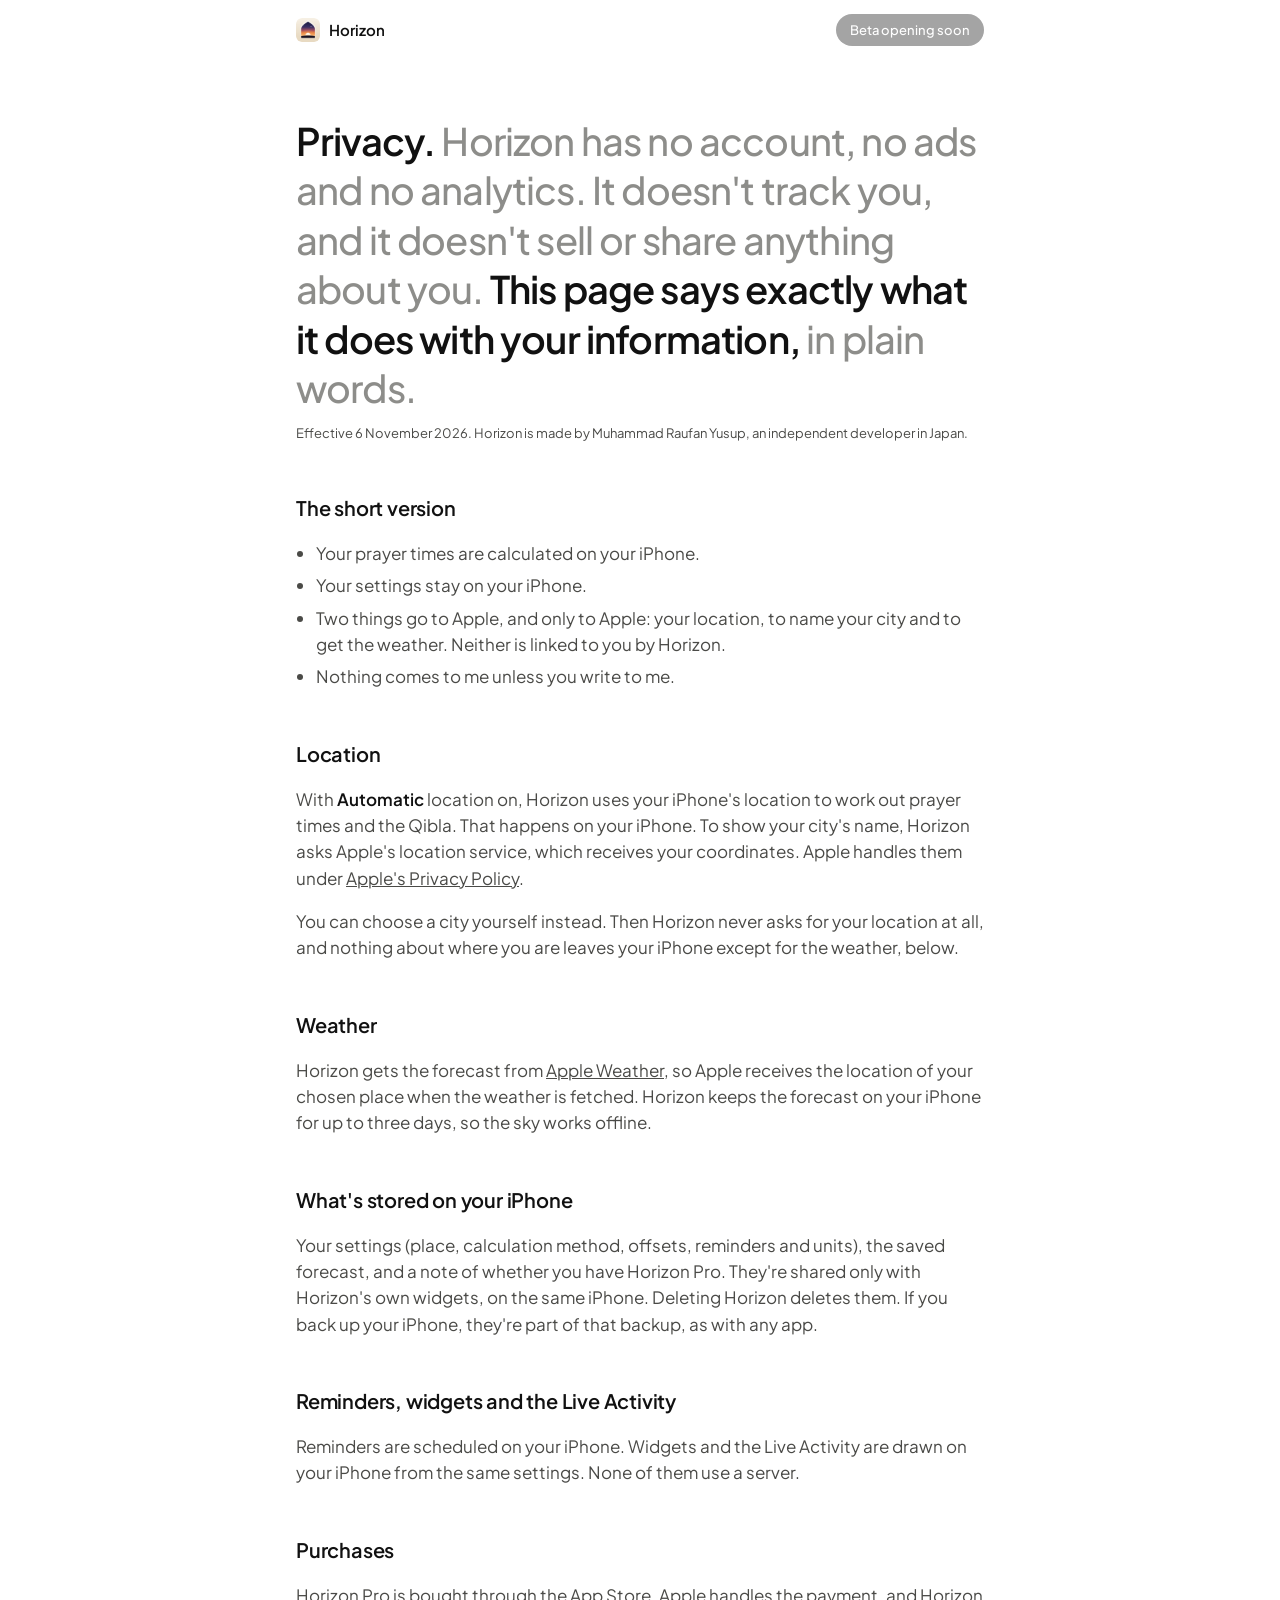
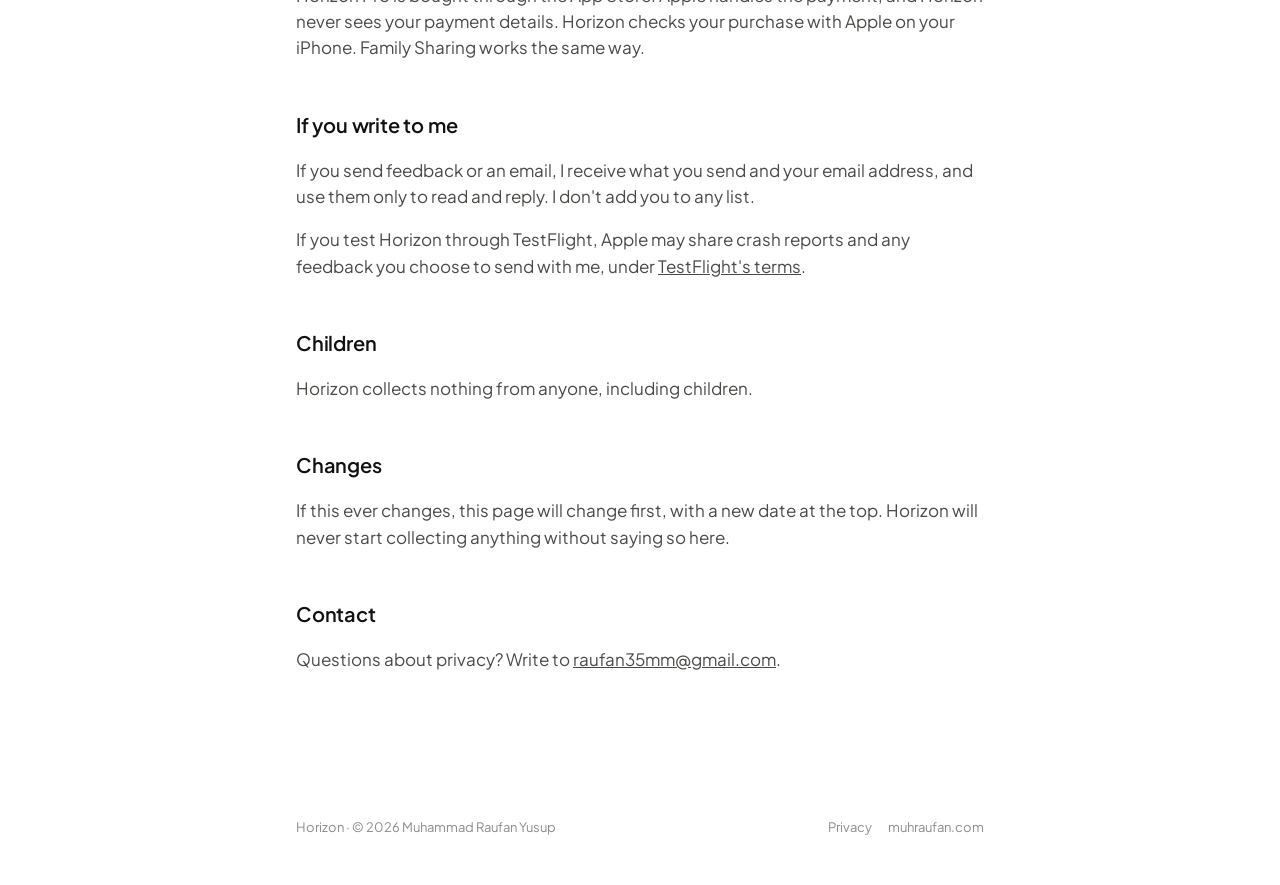
==== privacy.html @ 2d6cf187 "Add the contact email to the privacy policy" ====
<!doctype html>
<html lang="en">
<head>
<meta charset="utf-8">
<meta name="viewport" content="width=device-width, initial-scale=1">
<title>Privacy · Horizon</title>
<meta name="description" content="What Horizon knows about you, and what it doesn't. No account, no ads, no tracking.">
<link rel="icon" href="assets/icon.png">
<link rel="preconnect" href="https://fonts.googleapis.com">
<link rel="preconnect" href="https://fonts.gstatic.com" crossorigin>
<link href="https://fonts.googleapis.com/css2?family=Plus+Jakarta+Sans:wght@300;400;500;600&display=swap" rel="stylesheet">
<link rel="stylesheet" href="style.css?v=8">
</head>
<body>
<header class="bar">
  <a class="brand" href="index.html"><img src="assets/icon.png" alt=""><span>Horizon</span></a>
  <span class="pill dark small off" aria-disabled="true">Beta opening soon</span>
</header>

<main class="column prose">
  <p class="lede"><b>Privacy.</b> Horizon has no account, no ads and no analytics. It doesn't track you, and it doesn't sell or share anything about you. <b>This page says exactly what it does with your information,</b> in plain words.</p>
  <p class="fine">Effective 6 November 2026. Horizon is made by Muhammad Raufan Yusup, an independent developer in Japan.</p>

  <h2>The short version</h2>
  <ul>
    <li>Your prayer times are calculated on your iPhone.</li>
    <li>Your settings stay on your iPhone.</li>
    <li>Two things go to Apple, and only to Apple: your location, to name your city and to get the weather. Neither is linked to you by Horizon.</li>
    <li>Nothing comes to me unless you write to me.</li>
  </ul>

  <h2>Location</h2>
  <p>With <b>Automatic</b> location on, Horizon uses your iPhone's location to work out prayer times and the Qibla. That happens on your iPhone. To show your city's name, Horizon asks Apple's location service, which receives your coordinates. Apple handles them under <a href="https://www.apple.com/legal/privacy/">Apple's Privacy Policy</a>.</p>
  <p>You can choose a city yourself instead. Then Horizon never asks for your location at all, and nothing about where you are leaves your iPhone except for the weather, below.</p>

  <h2>Weather</h2>
  <p>Horizon gets the forecast from <a href="https://weatherkit.apple.com/legal-attribution.html">Apple Weather</a>, so Apple receives the location of your chosen place when the weather is fetched. Horizon keeps the forecast on your iPhone for up to three days, so the sky works offline.</p>

  <h2>What's stored on your iPhone</h2>
  <p>Your settings (place, calculation method, offsets, reminders and units), the saved forecast, and a note of whether you have Horizon Pro. They're shared only with Horizon's own widgets, on the same iPhone. Deleting Horizon deletes them. If you back up your iPhone, they're part of that backup, as with any app.</p>

  <h2>Reminders, widgets and the Live Activity</h2>
  <p>Reminders are scheduled on your iPhone. Widgets and the Live Activity are drawn on your iPhone from the same settings. None of them use a server.</p>

  <h2>Purchases</h2>
  <p>Horizon Pro is bought through the App Store. Apple handles the payment, and Horizon never sees your payment details. Horizon checks your purchase with Apple on your iPhone. Family Sharing works the same way.</p>

  <h2>If you write to me</h2>
  <p>If you send feedback or an email, I receive what you send and your email address, and use them only to read and reply. I don't add you to any list.</p>
  <p>If you test Horizon through TestFlight, Apple may share crash reports and any feedback you choose to send with me, under <a href="https://www.apple.com/legal/internet-services/itunes/testflight/sren/terms.html">TestFlight's terms</a>.</p>

  <h2>Children</h2>
  <p>Horizon collects nothing from anyone, including children.</p>

  <h2>Changes</h2>
  <p>If this ever changes, this page will change first, with a new date at the top. Horizon will never start collecting anything without saying so here.</p>

  <h2>Contact</h2>
  <p>Questions about privacy? Write to <a href="mailto:raufan35mm@gmail.com">raufan35mm@gmail.com</a>.</p>
</main>

<footer class="column foot">
  <span>Horizon · © 2026 Muhammad Raufan Yusup</span>
  <span class="links"><a href="privacy.html">Privacy</a><a href="https://muhraufan.com">muhraufan.com</a></span>
</footer>
</body>
</html>
---- style.css ----
/* Horizon's site, in the same layout as Raufan's other product pages: large sentences in a 640 px
   column, key phrases in ink and the rest in grey, and a wide grid of cards and icons under them. */
:root {
  --ink: #111111;
  --grey: #8d8d8a;
  --line: rgba(0, 0, 0, 0.08);
  --soft: #f3f2ef;
  --page: #ffffff;
  --accent: #e07a1f;
  --column: 720px;
  --wide: 840px;
  --grid: 1100px;
}
:root:not([data-theme="light"]) { color-scheme: light; }

* { box-sizing: border-box; }
html { -webkit-text-size-adjust: 100%; }
body {
  margin: 0;
  background: var(--page);
  color: var(--ink);
  font-family: "Plus Jakarta Sans", -apple-system, system-ui, sans-serif;
  font-size: 17px;
  line-height: 1.55;
  -webkit-font-smoothing: antialiased;
}
a { color: inherit; }
img { display: block; }

/* Header */
/* The bar's glass spans the window; its contents keep to the column. */
.bar {
  position: sticky; top: 0; z-index: 10;
  display: flex; align-items: center; justify-content: space-between;
  padding: 14px max(16px, calc((100% - var(--column)) / 2 + 16px));
  background: rgba(255, 255, 255, 0.82);
  backdrop-filter: saturate(1.6) blur(14px); -webkit-backdrop-filter: saturate(1.6) blur(14px);
}
.brand { display: flex; align-items: center; gap: 9px; text-decoration: none; font-weight: 600; font-size: 15px; }
.brand img { width: 24px; height: 24px; border-radius: 6px; }

/* Buttons */
.pill {
  display: inline-flex; align-items: center; justify-content: center;
  height: 40px; padding: 0 18px; border-radius: 20px;
  font-size: 15px; font-weight: 500; text-decoration: none; border: 0; cursor: pointer;
  font-family: inherit;
}
.pill.dark { background: var(--ink); color: #fff; }
.pill.light { background: var(--soft); color: var(--ink); }
/* Not open yet: shown, but quiet and not pressable. */
.pill.off { opacity: 0.38; cursor: default; }
.pill.small { height: 32px; padding: 0 14px; font-size: 13px; border-radius: 16px; }
.actions { display: flex; gap: 10px; flex-wrap: wrap; margin-top: 30px; }

/* Column and type */
.column { max-width: var(--column); margin: 0 auto; padding: 0 16px; }
.wide { max-width: var(--wide); margin: 0 auto; padding: 0 16px; }
.grid-wide { max-width: var(--grid); margin: 0 auto; padding: 0 16px; }
.sub { font-size: 20px; line-height: 1.4; font-weight: 500; letter-spacing: -0.01em; color: var(--grey); margin: 18px 0 0; }
.hero { padding-top: 56px; }
.hero .icon { width: 64px; height: 64px; border-radius: 15px; box-shadow: 0 10px 30px -12px rgba(60, 30, 10, 0.45); margin-bottom: 28px; }
.lede {
  font-size: 33px; line-height: 1.3; font-weight: 500; letter-spacing: -0.022em;
  color: var(--grey); margin: 0;
}
.lede b { color: var(--ink); font-weight: 600; }
.lede + .lede { margin-top: 22px; }
.fine { font-size: 13px; color: var(--grey); margin: 12px 0 0; line-height: 1.5; }
.body { color: var(--grey); margin: 0; }
.body b { color: var(--ink); font-weight: 600; }
section, section.column, section.grid-wide { margin-top: 112px; }
section .lede { margin-bottom: 40px; }

/* The demo */
.demo {
  position: relative; overflow: hidden;
  border-radius: 24px; margin-top: 64px;
  height: 560px;
  box-shadow: 0 0 0 1px rgba(0, 0, 0, 0.06), 0 30px 60px -28px rgba(20, 20, 60, 0.55);
  user-select: none; -webkit-user-select: none; touch-action: none;
  transition: color 0.4s ease;
}
.demo canvas { position: absolute; inset: 0; width: 100%; height: 100%; }
.demo .readout { position: absolute; left: 28px; top: 26px; right: 28px; pointer-events: none; }
.demo .place { font-size: 14px; font-weight: 500; }
.demo .hijri { font-size: 14px; opacity: 0.72; }
.demo .clock { font-size: 92px; font-weight: 300; letter-spacing: -0.02em; line-height: 1; margin-top: 18px; font-variant-numeric: proportional-nums; }
.demo .period { font-size: 24px; font-weight: 500; margin-top: 6px; }
.demo .next { position: absolute; left: 28px; right: 28px; bottom: 182px; display: flex; justify-content: space-between; font-size: 24px; font-weight: 500; pointer-events: none; }
.demo .next .dot { display: inline-block; width: 6px; height: 6px; border-radius: 3px; background: var(--accent); margin-right: 10px; vertical-align: middle; position: relative; top: -3px; }
.demo .left { opacity: 0.8; }
.try { margin-top: 18px; }

/* Stories: soft tiles, each a picture on a quiet stage, then a bold first sentence and the rest in grey. */
.stories { display: grid; gap: 20px; }
.tile { background: var(--soft); border-radius: 30px; padding: 20px 20px 28px; display: grid; gap: 24px; align-content: start; }
.tile .body { padding: 0 6px; }
.stage {
  background: #e9e8e4; border-radius: 20px; height: 420px;
  display: grid; place-items: center; padding: 36px 24px; overflow: hidden;
}
.stage > * { width: 100%; max-width: 380px; }
.card {
  border-radius: 22px; overflow: hidden; position: relative;
  box-shadow: 0 0 0 1px rgba(0, 0, 0, 0.05), 0 20px 44px -26px rgba(20, 20, 60, 0.45);
}

/* Story pictures */
.seasons { display: grid; grid-template-columns: 1fr 1fr; gap: 12px; }
.season { border-radius: 18px; padding: 16px 16px 14px; color: #fbfaf6; min-height: 190px; display: flex; flex-direction: column; justify-content: space-between; box-shadow: 0 0 0 1px rgba(0,0,0,0.05); }
.season .month { font-size: 13px; font-weight: 500; opacity: 0.8; }
.season .isha { font-size: 34px; font-weight: 300; letter-spacing: -0.02em; line-height: 1.05; }
.season .isha small { display: block; font-size: 13px; font-weight: 500; letter-spacing: 0; opacity: 0.8; margin-bottom: 2px; }
.season svg { width: 100%; height: 56px; }
.dec { background: linear-gradient(#141a3d, #3a3f72 60%, #8a6a86); }
.jun { background: linear-gradient(#2b2a4c, #a2483f 62%, #f0803c); }

.rain { height: 300px; background: linear-gradient(#3f4a55, #5b6771 55%, #7f8b93); color: #fbfaf6; padding: 22px 24px; }
.rain .line { position: absolute; left: 24px; bottom: 22px; font-size: 15px; font-weight: 500; }
.rain .rainbar { display: flex; gap: 3px; align-items: flex-end; height: 14px; margin-top: 6px; }
.rain .rainbar span { display: block; width: 4px; border-radius: 2px; background: rgba(251, 250, 246, 0.7); }
.rain .drop { position: absolute; border-radius: 50%; background: radial-gradient(circle at 35% 30%, rgba(255,255,255,0.55), rgba(255,255,255,0.08) 60%, rgba(255,255,255,0.18)); box-shadow: inset 0 -1px 2px rgba(255,255,255,0.25), 0 1px 2px rgba(0,0,0,0.15); }
.rain .run { position: absolute; width: 2px; border-radius: 1px; background: linear-gradient(rgba(255,255,255,0), rgba(255,255,255,0.22)); }

.hold { background: linear-gradient(#93acb8, #d9b98a 60%, #efa95a); padding: 22px 22px; color: #10141c; }
.hold .row { display: flex; align-items: center; height: 40px; font-size: 16px; padding: 0 12px; border-radius: 20px; }
.hold .row span:nth-child(3) { margin-left: auto; font-variant-numeric: tabular-nums; }
.hold .row span:nth-child(4) { width: 104px; text-align: right; font-size: 13px; opacity: 0.75; }
.hold .row.passed { opacity: 0.55; }
.hold .row.on { background: rgba(255, 255, 255, 0.55); box-shadow: 0 1px 2px rgba(0,0,0,0.08), inset 0 0 0 0.5px rgba(255,255,255,0.8); font-weight: 600; }
.hold .row .dot { width: 6px; height: 6px; border-radius: 3px; margin-right: 8px; background: transparent; flex: none; }
.hold .row.next .dot { background: var(--accent); }

.sheet-pic { background: linear-gradient(#a9c6de, #e6dec8 60%, #f5dfa8); padding: 120px 18px 18px; }
.sheet {
  border-radius: 30px; padding: 22px 22px 18px; text-align: center;
  background: rgba(255, 255, 255, 0.62); backdrop-filter: blur(18px); -webkit-backdrop-filter: blur(18px);
  box-shadow: 0 0 0 0.5px rgba(255,255,255,0.9) inset, 0 16px 40px -20px rgba(0,0,0,0.3);
}
.sheet .eyebrow { font-size: 13px; opacity: 0.7; }
.sheet .title { font-size: 21px; font-weight: 500; letter-spacing: -0.01em; line-height: 1.25; margin: 6px 0 16px; }
.sheet .btn { height: 48px; border-radius: 24px; background: #10141c; color: #fff; display: flex; align-items: center; justify-content: center; font-weight: 500; font-size: 15px; }
.sheet .note { font-size: 13px; opacity: 0.7; margin-top: 12px; }

.lock { background: linear-gradient(#1c2247, #0e1430 40%, #070a17); color: #fbfaf6; padding: 26px 18px 18px; text-align: center; }
.lock .date { font-size: 15px; font-weight: 500; opacity: 0.85; }
.lock .inline { font-size: 13px; opacity: 0.8; margin-top: 2px; }
.lock .big { font-size: 78px; font-weight: 300; letter-spacing: -0.02em; line-height: 1.05; }
.lock .activity { margin-top: 26px; border-radius: 22px; overflow: hidden; text-align: left; padding: 14px 18px 16px; color: #fbfaf6; background: linear-gradient(#2b2a4c, #a2483f 70%, #f0803c); }
.lock .activity .top { display: flex; justify-content: space-between; align-items: baseline; }
.lock .activity .name { font-size: 15px; font-weight: 500; }
.lock .activity .name i { display: inline-block; width: 6px; height: 6px; border-radius: 3px; background: var(--accent); margin-right: 7px; position: relative; top: -2px; }
.lock .activity .time { font-size: 40px; font-weight: 300; letter-spacing: -0.02em; line-height: 1.05; }
.lock .activity .left { font-size: 15px; font-weight: 500; text-align: right; }
.lock .activity .left small { display: block; font-size: 12px; font-weight: 400; opacity: 0.8; }
.lock .activity .glass { height: 4px; border-radius: 2px; background: rgba(251, 250, 246, 0.22); margin-top: 12px; }
.lock .activity .glass b { display: block; height: 100%; width: 62%; border-radius: 2px; background: var(--accent); }

/* Numbers */
.numbers { display: grid; gap: 16px; }
#private .note { max-width: calc(var(--column) - 32px); margin: 40px auto 0; }
.number { background: var(--soft); border-radius: 26px; padding: 28px 28px 30px; }
.number .big { font-size: 64px; font-weight: 300; letter-spacing: -0.03em; line-height: 1; }
.number .what { margin-top: 6px; color: var(--grey); }
.number .what b { color: var(--ink); font-weight: 600; }

/* Maker: a small round portrait sits in the sentence, as on RoboDust. */
.avatar { display: inline-block; vertical-align: -6px; }
.avatar img { border-radius: 50%; outline: 1px solid rgba(0, 0, 0, 0.1); outline-offset: -1px; }
@media (min-width: 1100px) { .avatar img { width: 38px; height: 38px; } }
.maker { display: flex; gap: 0; align-items: baseline; flex-wrap: wrap; }

/* FAQ */
.faq details { border-top: 1px solid var(--line); padding: 16px 0; }
.faq details:last-child { border-bottom: 1px solid var(--line); }
.faq summary { list-style: none; cursor: pointer; font-weight: 600; display: flex; justify-content: space-between; gap: 12px; }
.faq summary::-webkit-details-marker { display: none; }
.faq summary::after { content: "+"; color: var(--grey); font-weight: 400; transition: transform 0.25s ease; }
.faq details[open] summary::after { transform: rotate(45deg); }
.faq details p { color: var(--grey); margin: 10px 0 2px; }

/* Ending */
.ending, section.ending { margin-top: 128px; }
.foot, footer.foot { display: flex; justify-content: space-between; gap: 12px; flex-wrap: wrap; font-size: 13px; color: var(--grey); padding-top: 48px; padding-bottom: 48px; margin: 96px auto 0; }
.foot .links { display: flex; gap: 16px; }
.foot a { text-decoration: none; }

/* Privacy page */
.prose { padding-top: 56px; }
.prose h2 { font-size: 20px; font-weight: 600; letter-spacing: -0.01em; margin: 48px 0 10px; }
.prose p, .prose li { color: #4a4a47; }
.prose b { color: var(--ink); font-weight: 600; }
.prose ul { padding-left: 20px; }
.prose li { margin: 6px 0; }
.prose .lede { color: var(--grey); }

@media (min-width: 860px) {
  .stories { grid-template-columns: 1fr 1fr; gap: 24px; }
  /* The fifth tile takes the whole row: its picture beside its words. */
  .tile:last-child { grid-column: 1 / -1; grid-template-columns: 1fr 1fr; align-items: center; gap: 40px; }
  .tile:last-child .body { padding: 0 24px 0 0; }
}
@media (min-width: 720px) {
  .numbers { grid-template-columns: repeat(3, 1fr); gap: 24px; }
  .demo { height: 600px; }
}
@media (max-width: 480px) {
  .lede { font-size: 27px; }
  .sub { font-size: 18px; }
  .tile { padding: 12px 12px 22px; border-radius: 26px; }
  .stage { height: auto; min-height: 320px; padding: 24px 14px; }
  .demo { height: 540px; margin-left: -4px; margin-right: -4px; }
  .demo .clock { font-size: 76px; }
  .demo .next { font-size: 20px; }
  .number .big { font-size: 48px; }
}
@media (prefers-reduced-motion: reduce) {
  * { transition: none !important; }
}

/* Anchors land below the sticky header. */
[id] { scroll-margin-top: 72px; }

/* Icon grid, as on RoboDust: a soft tile with a line icon, then a title and a sentence. */
.grid3 { display: grid; grid-template-columns: 1fr; gap: 30px; padding: 0; }
.grid3 .item h3 { margin: 0 0 4px; font-size: 17px; font-weight: 600; letter-spacing: -0.01em; }
.grid3 .item p { margin: 0; color: var(--grey); }
.grid3 .icon { display: grid; place-items: center; width: 44px; height: 44px; border-radius: 12px; background: #f4f4f2; margin-bottom: 14px; }
.grid3 .icon svg { width: 22px; height: 22px; fill: none; stroke: var(--ink); stroke-width: 1.6; stroke-linecap: round; stroke-linejoin: round; }
/* Over a grid, the big sentence keeps to the header's column, and the grid runs wider, as on RoboDust. */
.grid-wide > .lede { max-width: calc(var(--column) - 32px); margin: 0 auto 56px; }
@media (min-width: 720px) { .grid3 { grid-template-columns: repeat(3, 1fr); gap: 44px 40px; } }

/* Large screens: bigger sentences and a taller sky. */
@media (min-width: 1100px) {
  .lede { font-size: 38px; }
  .demo { height: 640px; }
}
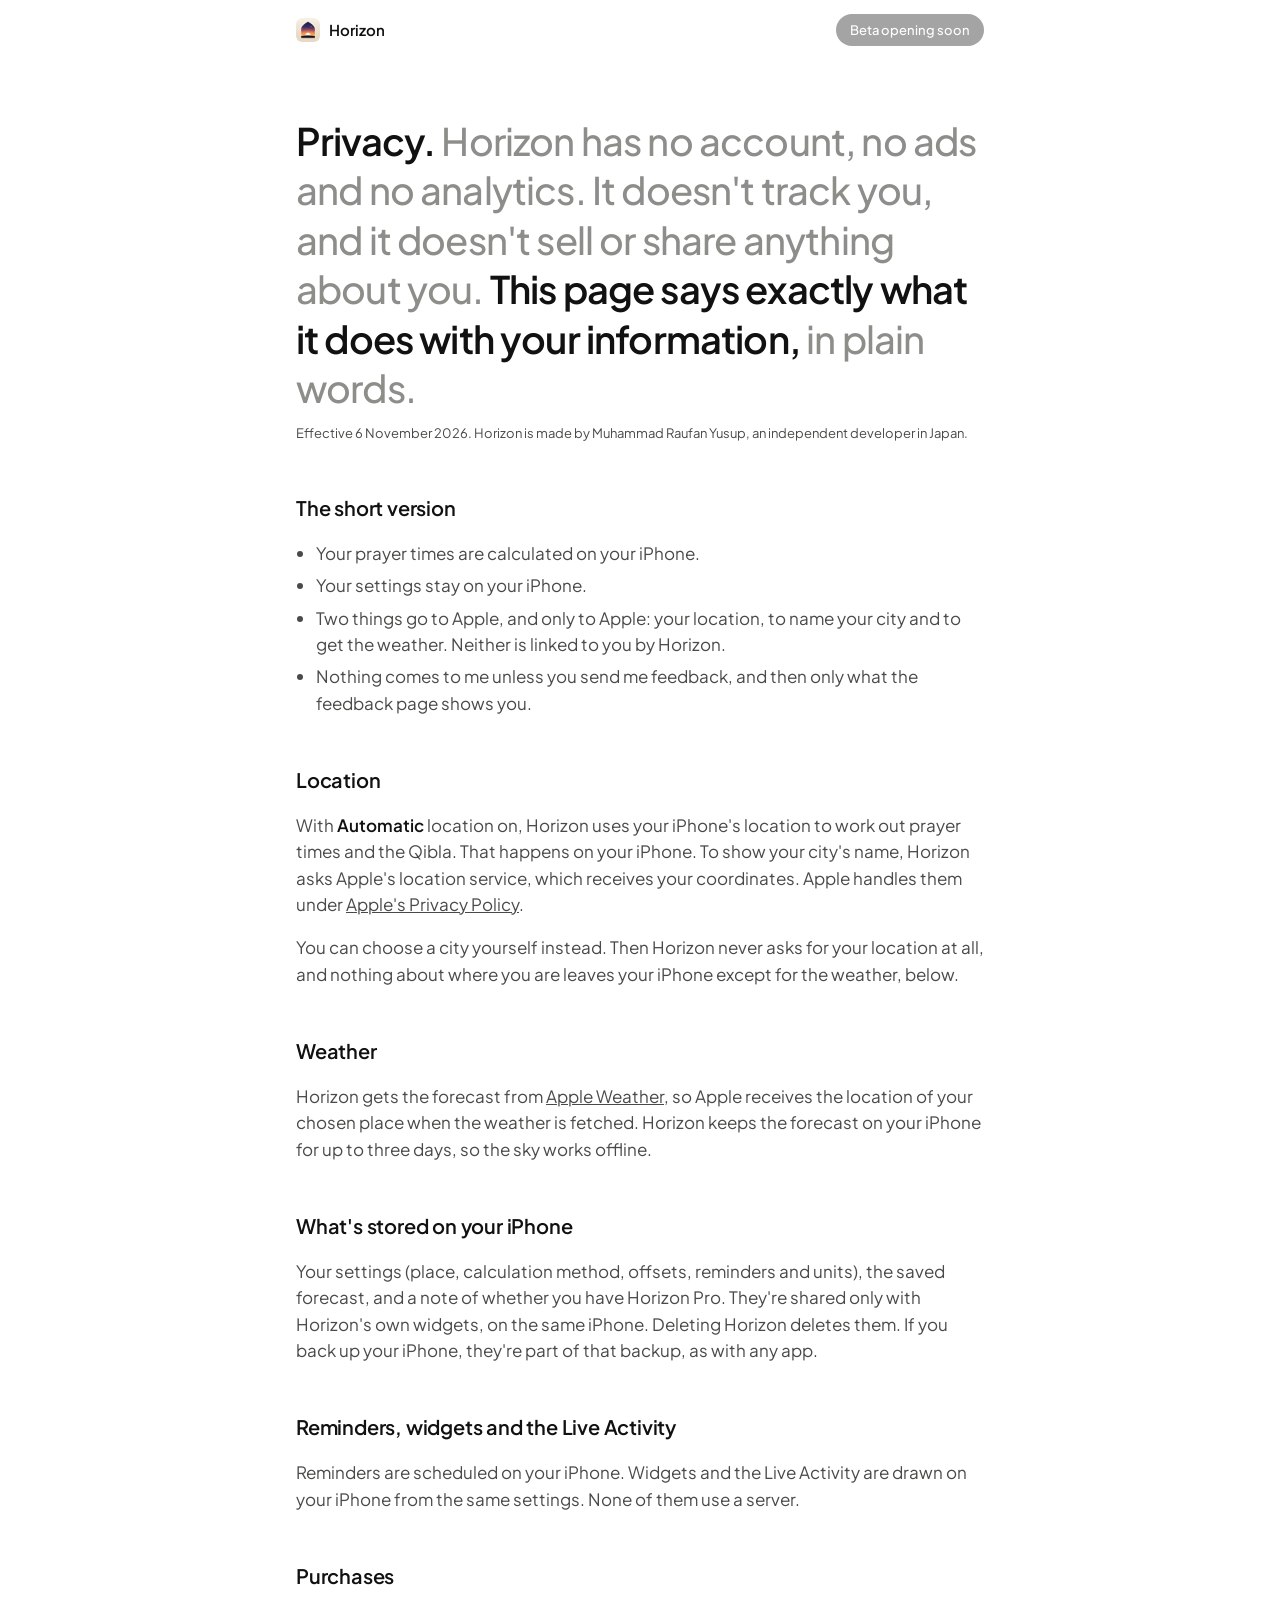
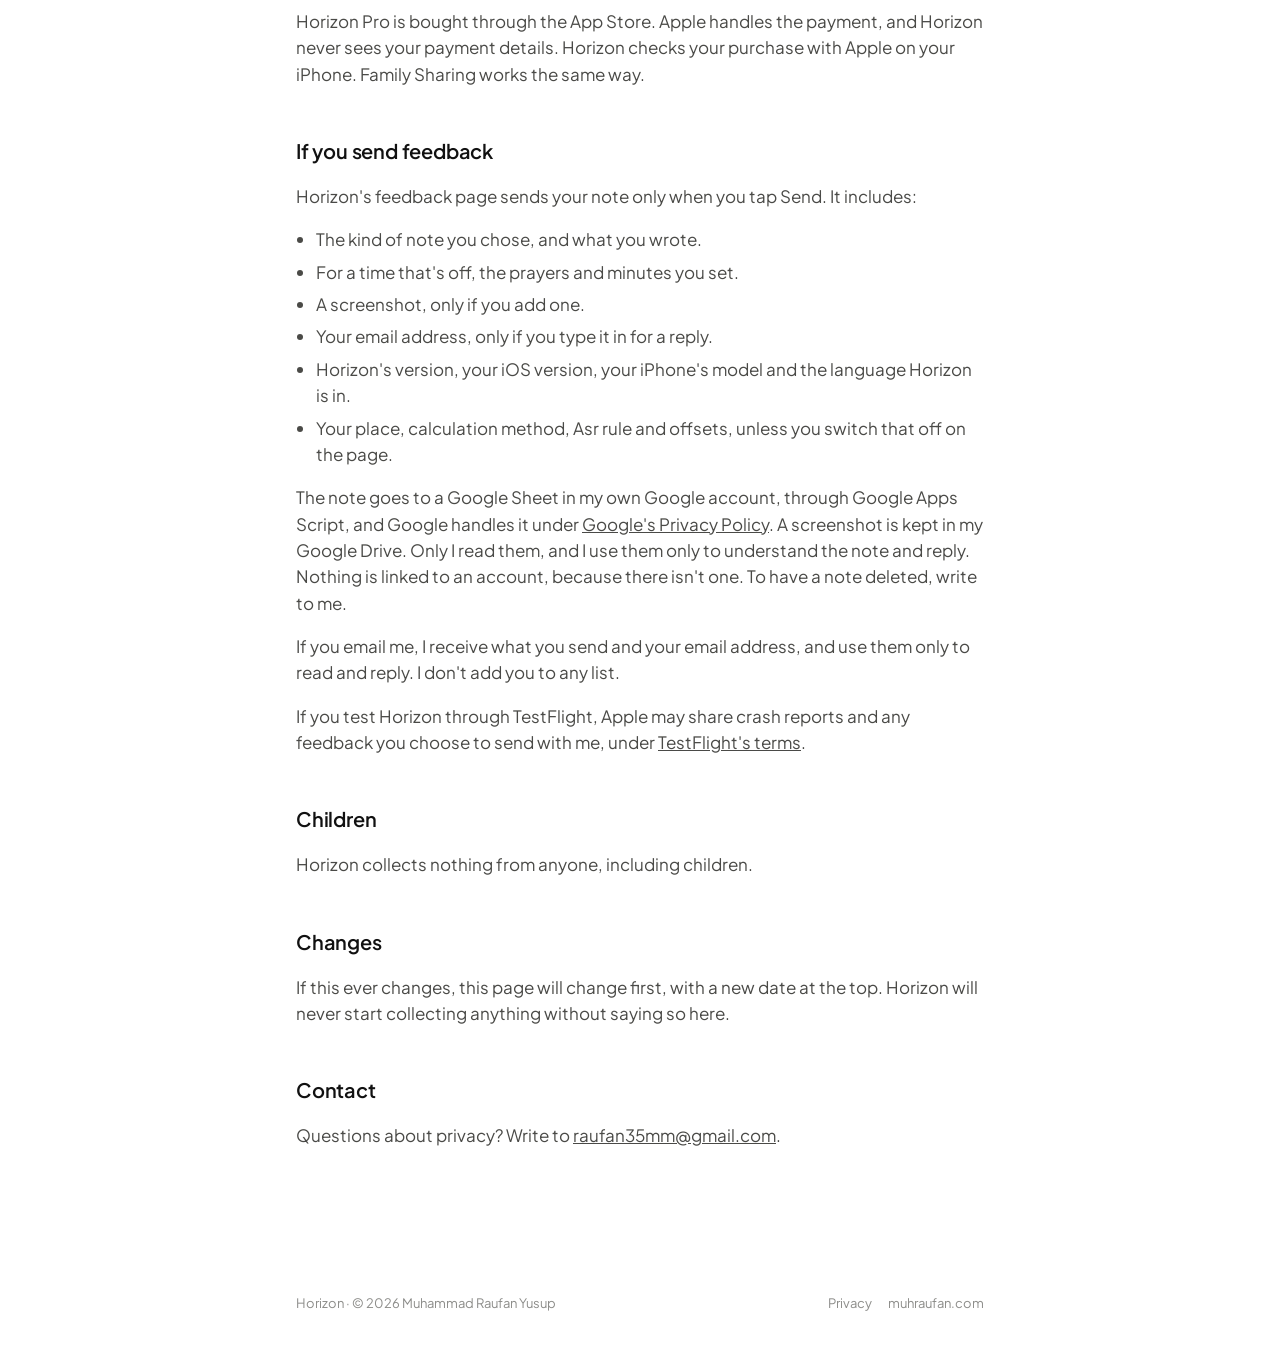
==== commit 4b5bfe15: "Describe the feedback page in the privacy policy" ====
--- a/privacy.html
+++ b/privacy.html
@@ -26,7 +26,7 @@
     <li>Your prayer times are calculated on your iPhone.</li>
     <li>Your settings stay on your iPhone.</li>
     <li>Two things go to Apple, and only to Apple: your location, to name your city and to get the weather. Neither is linked to you by Horizon.</li>
-    <li>Nothing comes to me unless you write to me.</li>
+    <li>Nothing comes to me unless you send me feedback, and then only what the feedback page shows you.</li>
   </ul>
 
   <h2>Location</h2>
@@ -45,8 +45,18 @@
   <h2>Purchases</h2>
   <p>Horizon Pro is bought through the App Store. Apple handles the payment, and Horizon never sees your payment details. Horizon checks your purchase with Apple on your iPhone. Family Sharing works the same way.</p>
 
-  <h2>If you write to me</h2>
-  <p>If you send feedback or an email, I receive what you send and your email address, and use them only to read and reply. I don't add you to any list.</p>
+  <h2>If you send feedback</h2>
+  <p>Horizon's feedback page sends your note only when you tap Send. It includes:</p>
+  <ul>
+    <li>The kind of note you chose, and what you wrote.</li>
+    <li>For a time that's off, the prayers and minutes you set.</li>
+    <li>A screenshot, only if you add one.</li>
+    <li>Your email address, only if you type it in for a reply.</li>
+    <li>Horizon's version, your iOS version, your iPhone's model and the language Horizon is in.</li>
+    <li>Your place, calculation method, Asr rule and offsets, unless you switch that off on the page.</li>
+  </ul>
+  <p>The note goes to a Google Sheet in my own Google account, through Google Apps Script, and Google handles it under <a href="https://policies.google.com/privacy">Google's Privacy Policy</a>. A screenshot is kept in my Google Drive. Only I read them, and I use them only to understand the note and reply. Nothing is linked to an account, because there isn't one. To have a note deleted, write to me.</p>
+  <p>If you email me, I receive what you send and your email address, and use them only to read and reply. I don't add you to any list.</p>
   <p>If you test Horizon through TestFlight, Apple may share crash reports and any feedback you choose to send with me, under <a href="https://www.apple.com/legal/internet-services/itunes/testflight/sren/terms.html">TestFlight's terms</a>.</p>
 
   <h2>Children</h2>
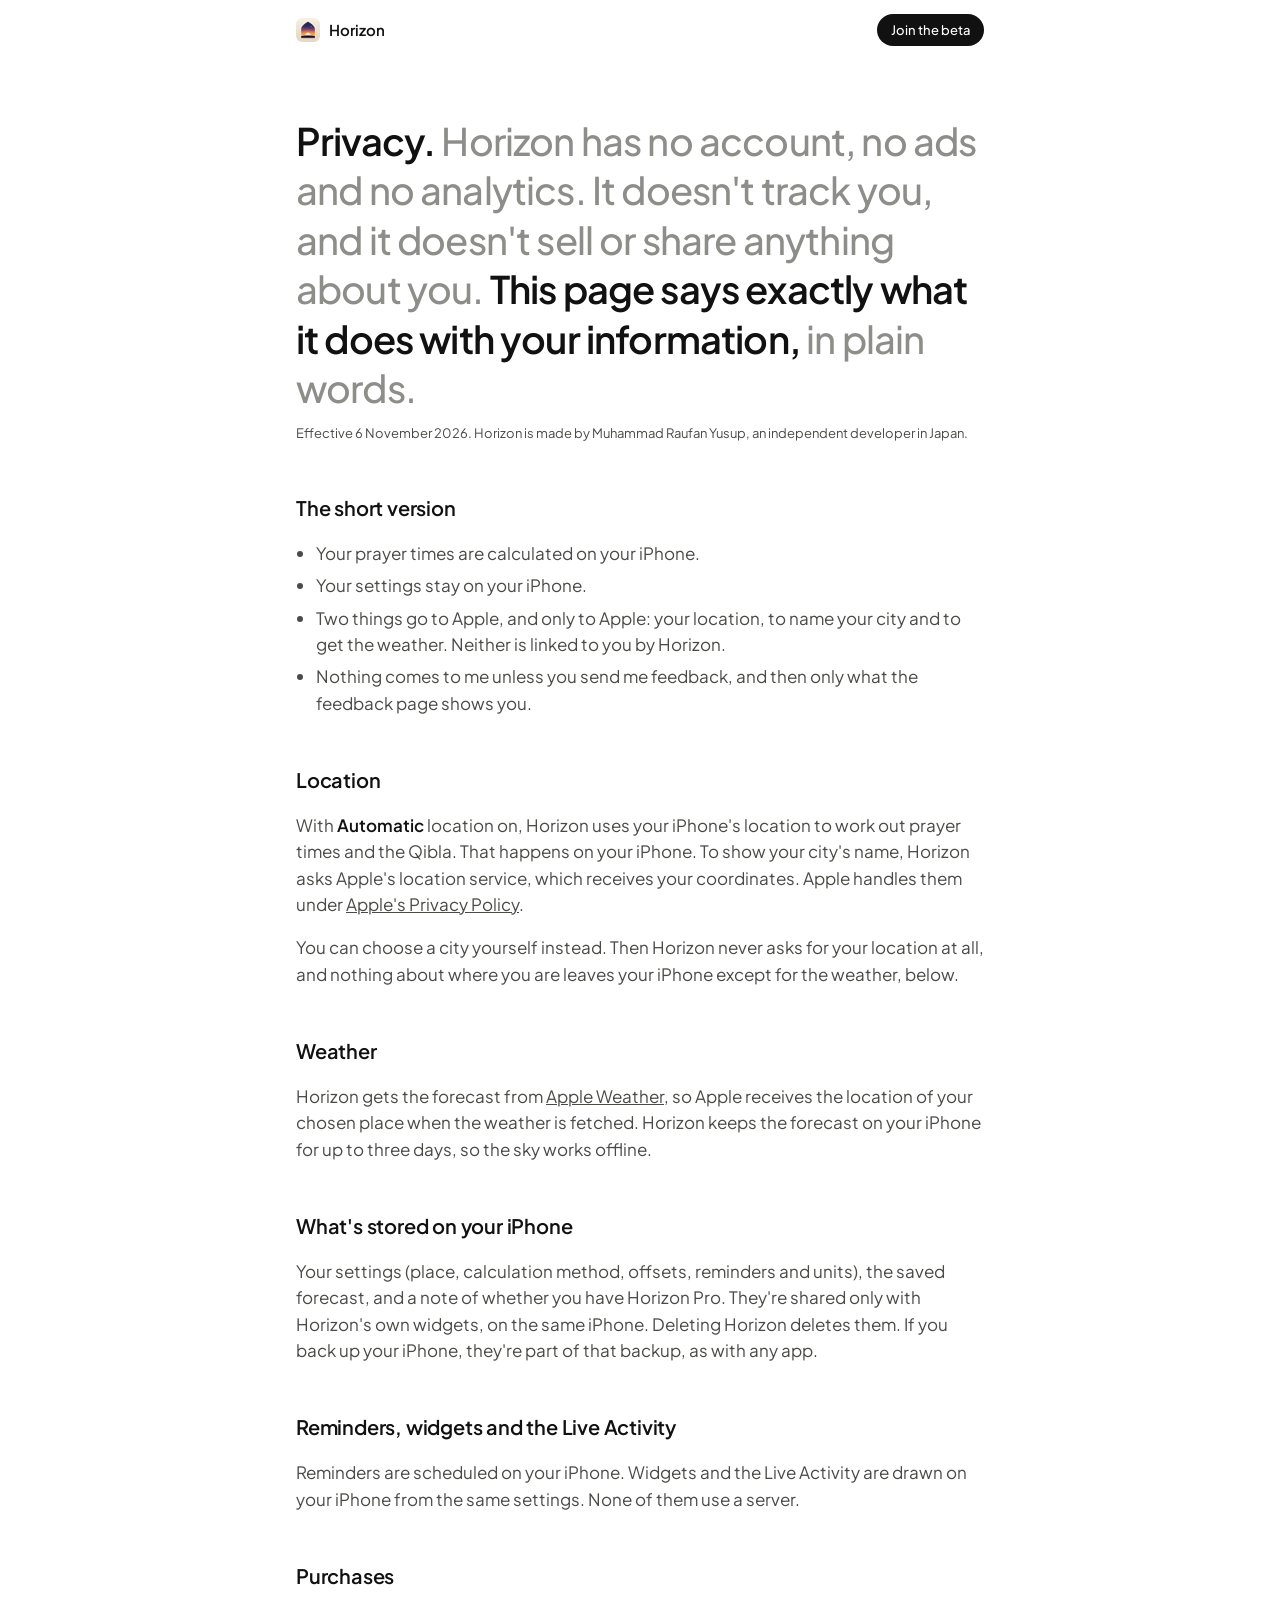
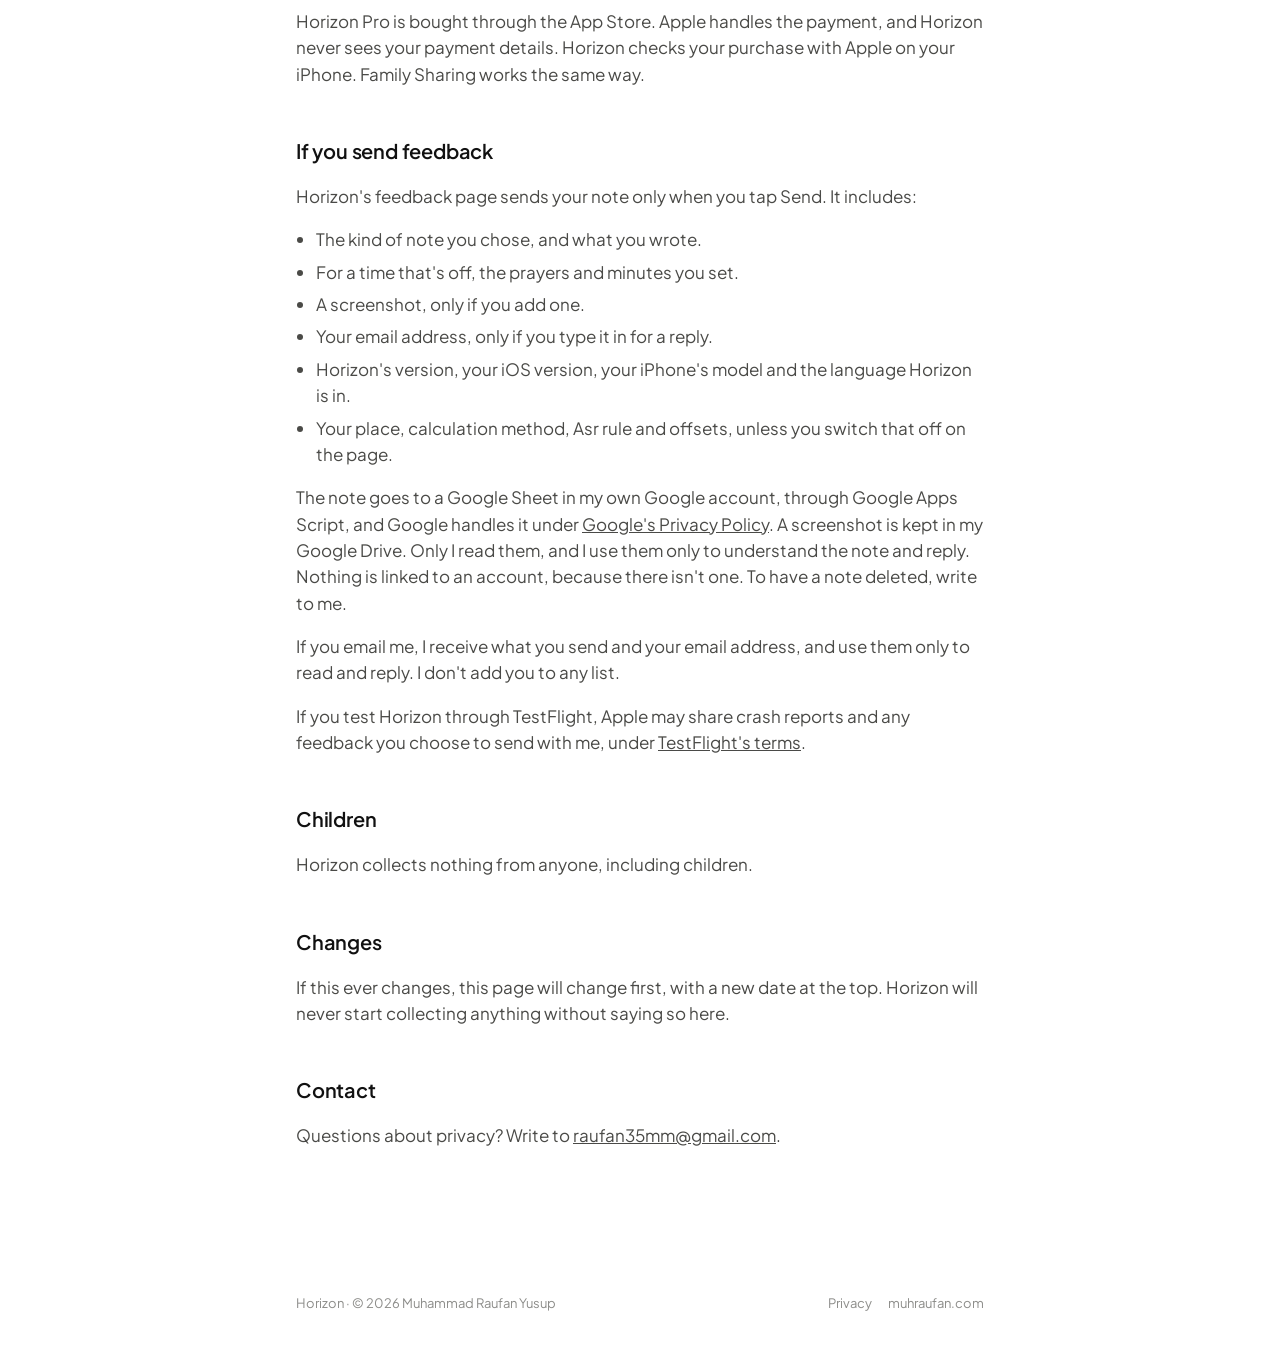
==== commit 517d8295: "Open the beta: TestFlight buttons, the app's roadmap with tags, and a copy pass" ====
--- a/privacy.html
+++ b/privacy.html
@@ -14,7 +14,7 @@
 <body>
 <header class="bar">
   <a class="brand" href="index.html"><img src="assets/icon.png" alt=""><span>Horizon</span></a>
-  <span class="pill dark small off" aria-disabled="true">Beta opening soon</span>
+  <a class="pill dark small" href="https://testflight.apple.com/join/UGaWKfAn">Join the beta</a>
 </header>
 
 <main class="column prose">
--- a/style.css
+++ b/style.css
@@ -232,6 +232,20 @@
 .grid-wide > .lede { max-width: calc(var(--column) - 32px); margin: 0 auto 56px; }
 @media (min-width: 720px) { .grid3 { grid-template-columns: repeat(3, 1fr); gap: 44px 40px; } }
 
+/* Coming next: the same eight items, icons and tags as the app's Coming to Horizon page.
+   Eight fill two rows of four, or four rows of two, never leaving a gap. */
+.roadmap .icon { color: var(--accent); }
+.roadmap .icon svg { fill: currentColor; stroke: none; }
+.roadmap h3 { display: flex; flex-wrap: wrap; align-items: center; gap: 6px 10px; }
+.tag { display: inline-flex; align-items: center; height: 22px; padding: 0 9px; border-radius: 11px; font-size: 12.5px; font-weight: 500; letter-spacing: 0; color: var(--grey); background: rgba(0, 0, 0, 0.06); }
+.tag.soon { color: #c4651a; background: rgba(224, 122, 31, 0.12); }
+@media (min-width: 720px) { .grid3.roadmap { grid-template-columns: repeat(2, 1fr); } }
+/* In four narrow columns some titles would wrap their tag and some wouldn't, so every tag sits under its title. */
+@media (min-width: 1100px) {
+  .grid3.roadmap { grid-template-columns: repeat(4, 1fr); gap: 44px 32px; }
+  .roadmap h3 { flex-direction: column; align-items: flex-start; }
+}
+
 /* Large screens: bigger sentences and a taller sky. */
 @media (min-width: 1100px) {
   .lede { font-size: 38px; }
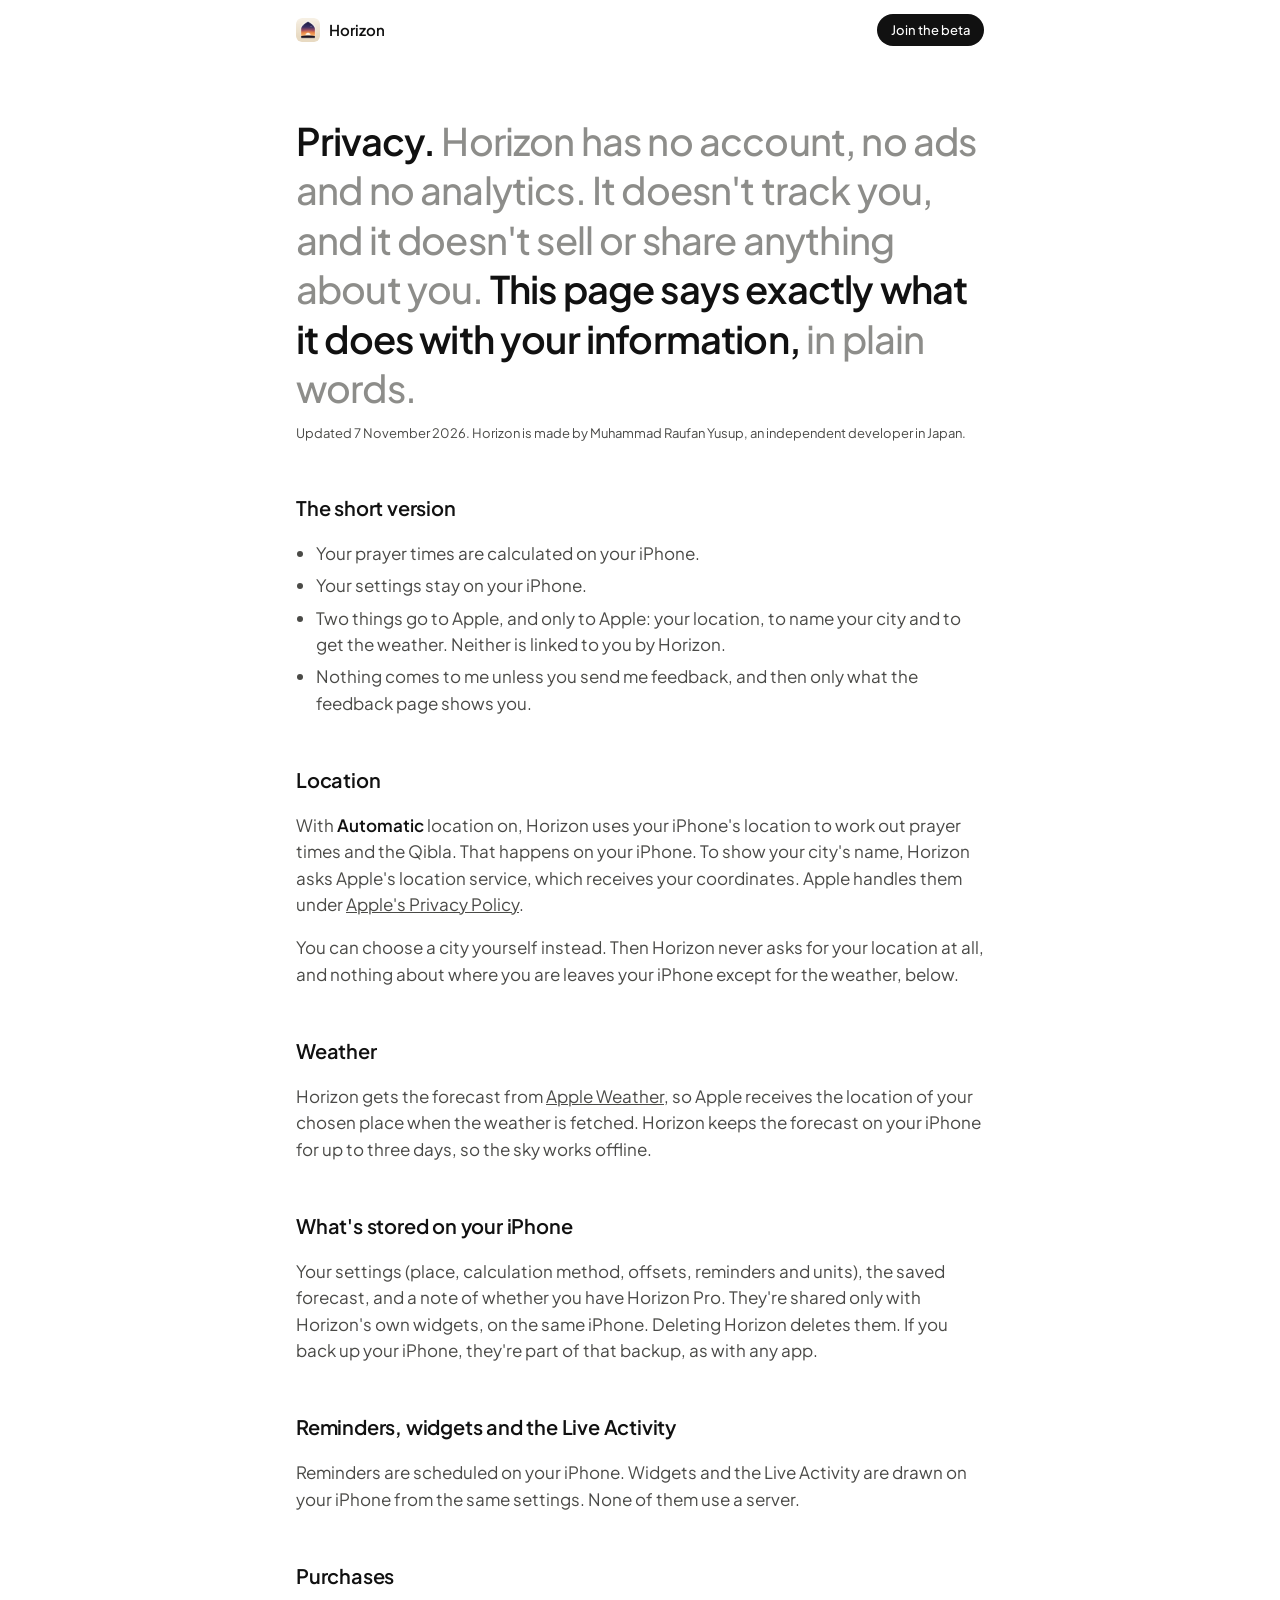
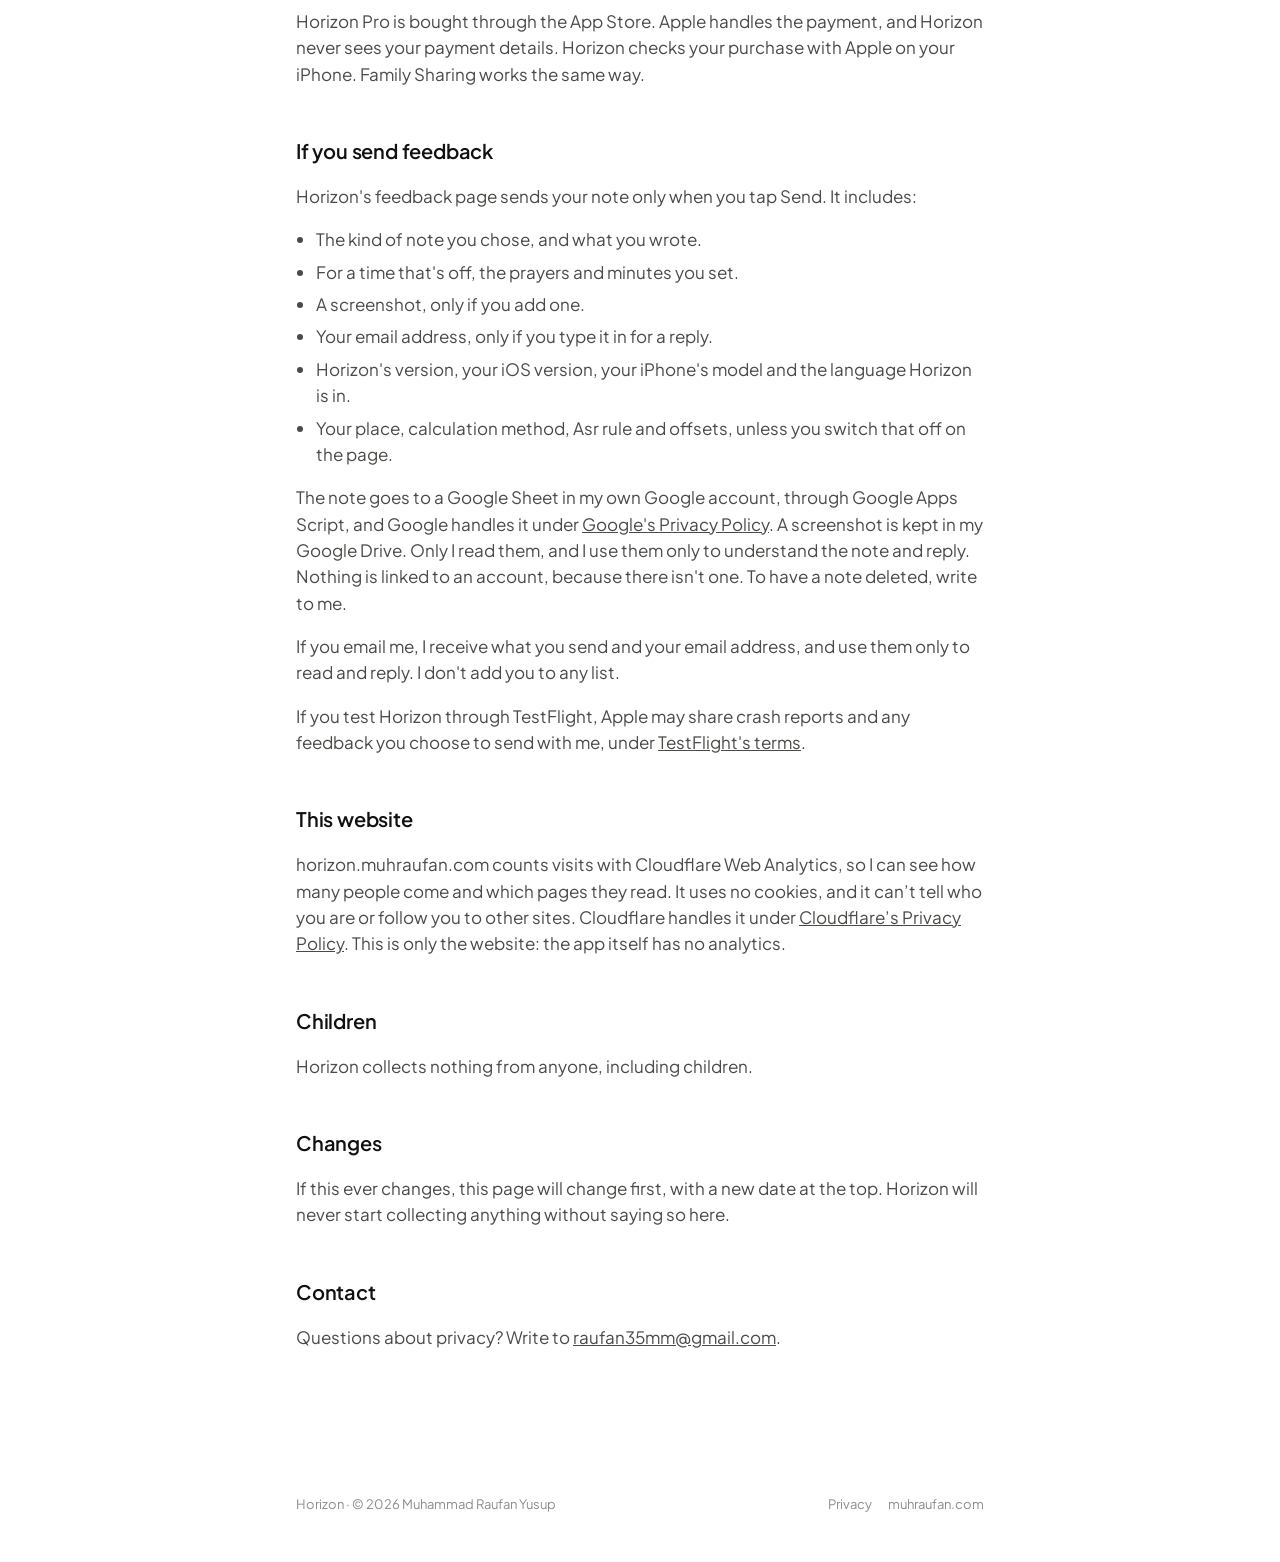
==== commit a21ba5cf: "Count visits with Cloudflare Web Analytics, and say so in the privacy policy" ====
--- a/privacy.html
+++ b/privacy.html
@@ -19,7 +19,7 @@
 
 <main class="column prose">
   <p class="lede"><b>Privacy.</b> Horizon has no account, no ads and no analytics. It doesn't track you, and it doesn't sell or share anything about you. <b>This page says exactly what it does with your information,</b> in plain words.</p>
-  <p class="fine">Effective 6 November 2026. Horizon is made by Muhammad Raufan Yusup, an independent developer in Japan.</p>
+  <p class="fine">Updated 7 November 2026. Horizon is made by Muhammad Raufan Yusup, an independent developer in Japan.</p>
 
   <h2>The short version</h2>
   <ul>
@@ -59,6 +59,9 @@
   <p>If you email me, I receive what you send and your email address, and use them only to read and reply. I don't add you to any list.</p>
   <p>If you test Horizon through TestFlight, Apple may share crash reports and any feedback you choose to send with me, under <a href="https://www.apple.com/legal/internet-services/itunes/testflight/sren/terms.html">TestFlight's terms</a>.</p>
 
+  <h2>This website</h2>
+  <p>horizon.muhraufan.com counts visits with Cloudflare Web Analytics, so I can see how many people come and which pages they read. It uses no cookies, and it can’t tell who you are or follow you to other sites. Cloudflare handles it under <a href="https://www.cloudflare.com/privacypolicy/">Cloudflare’s Privacy Policy</a>. This is only the website: the app itself has no analytics.</p>
+
   <h2>Children</h2>
   <p>Horizon collects nothing from anyone, including children.</p>
 
@@ -73,5 +76,7 @@
   <span>Horizon · © 2026 Muhammad Raufan Yusup</span>
   <span class="links"><a href="privacy.html">Privacy</a><a href="https://muhraufan.com">muhraufan.com</a></span>
 </footer>
+<!-- Cloudflare Web Analytics: counts visits, with no cookies. The app itself has no analytics. -->
+<script defer src='https://static.cloudflareinsights.com/beacon.min.js' data-cf-beacon='{"token": "9be67d84eddb4118a91da11cb8d11620"}'></script>
 </body>
 </html>
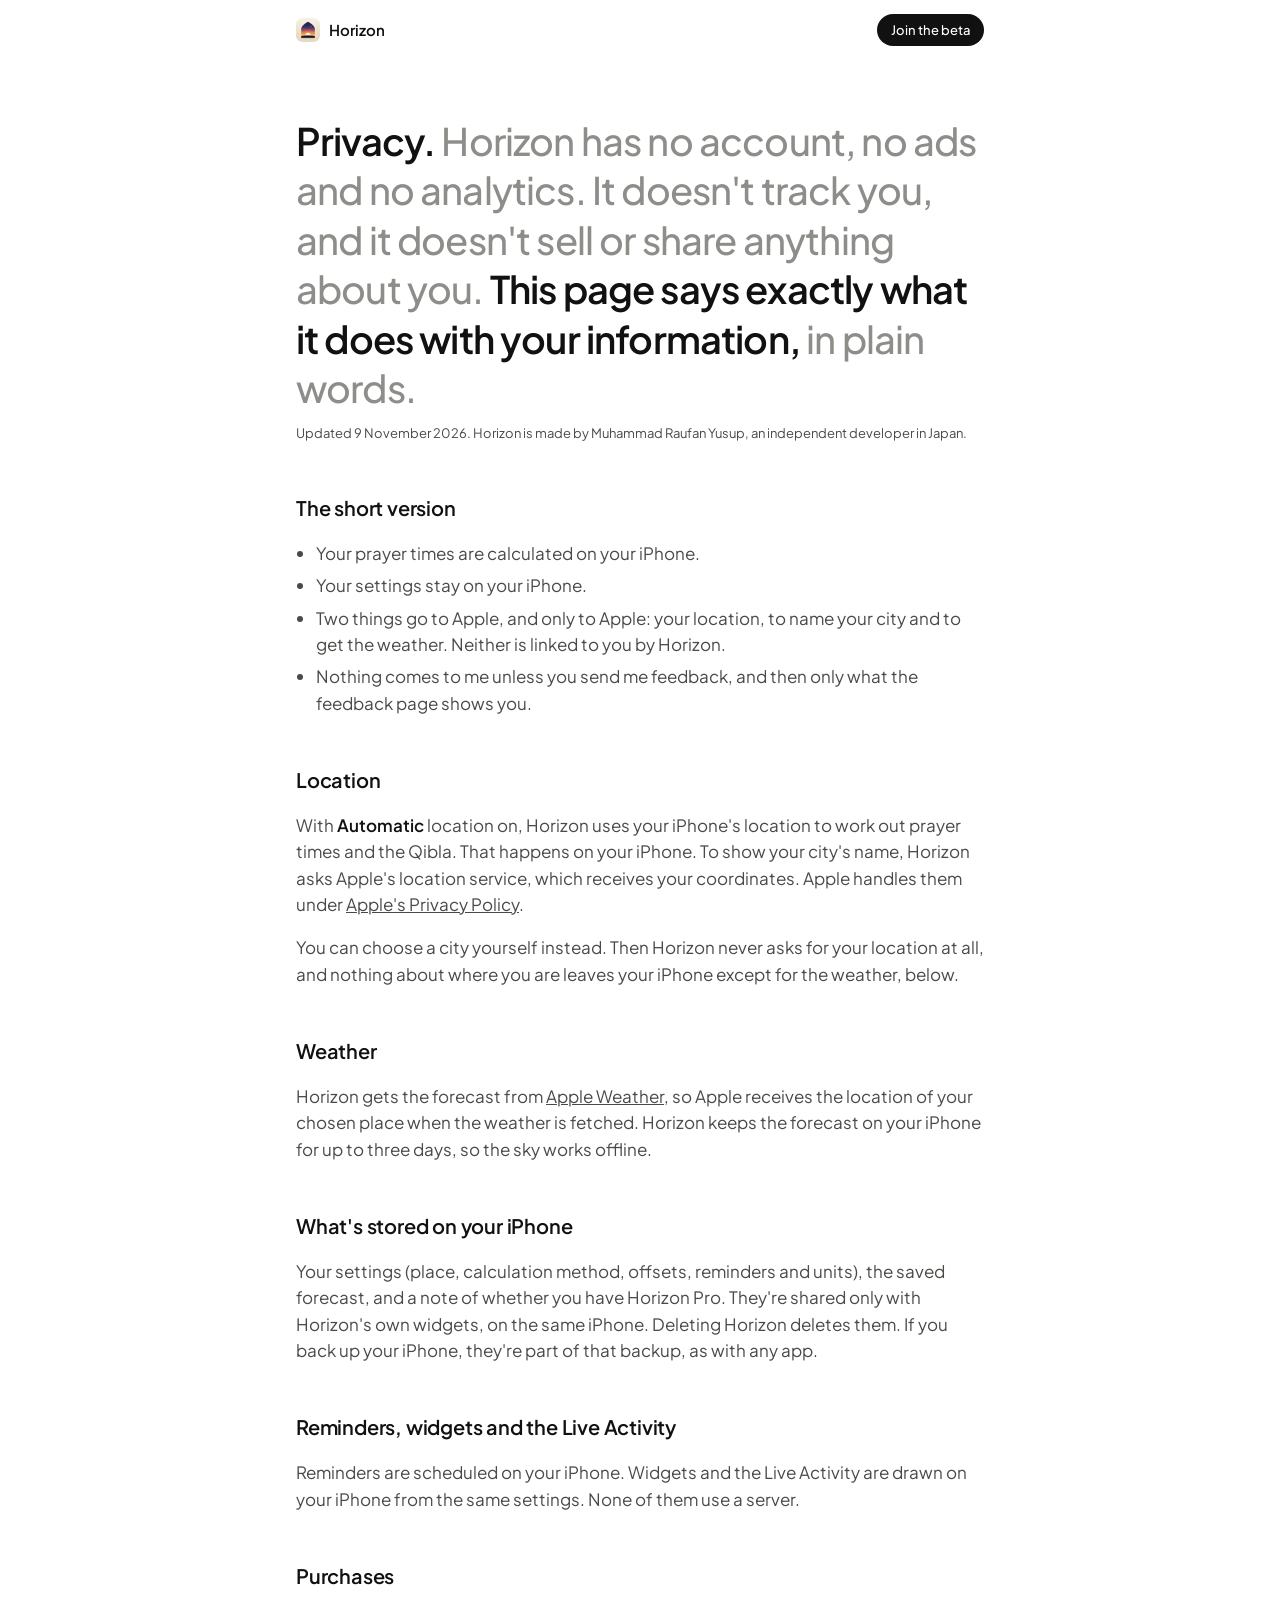
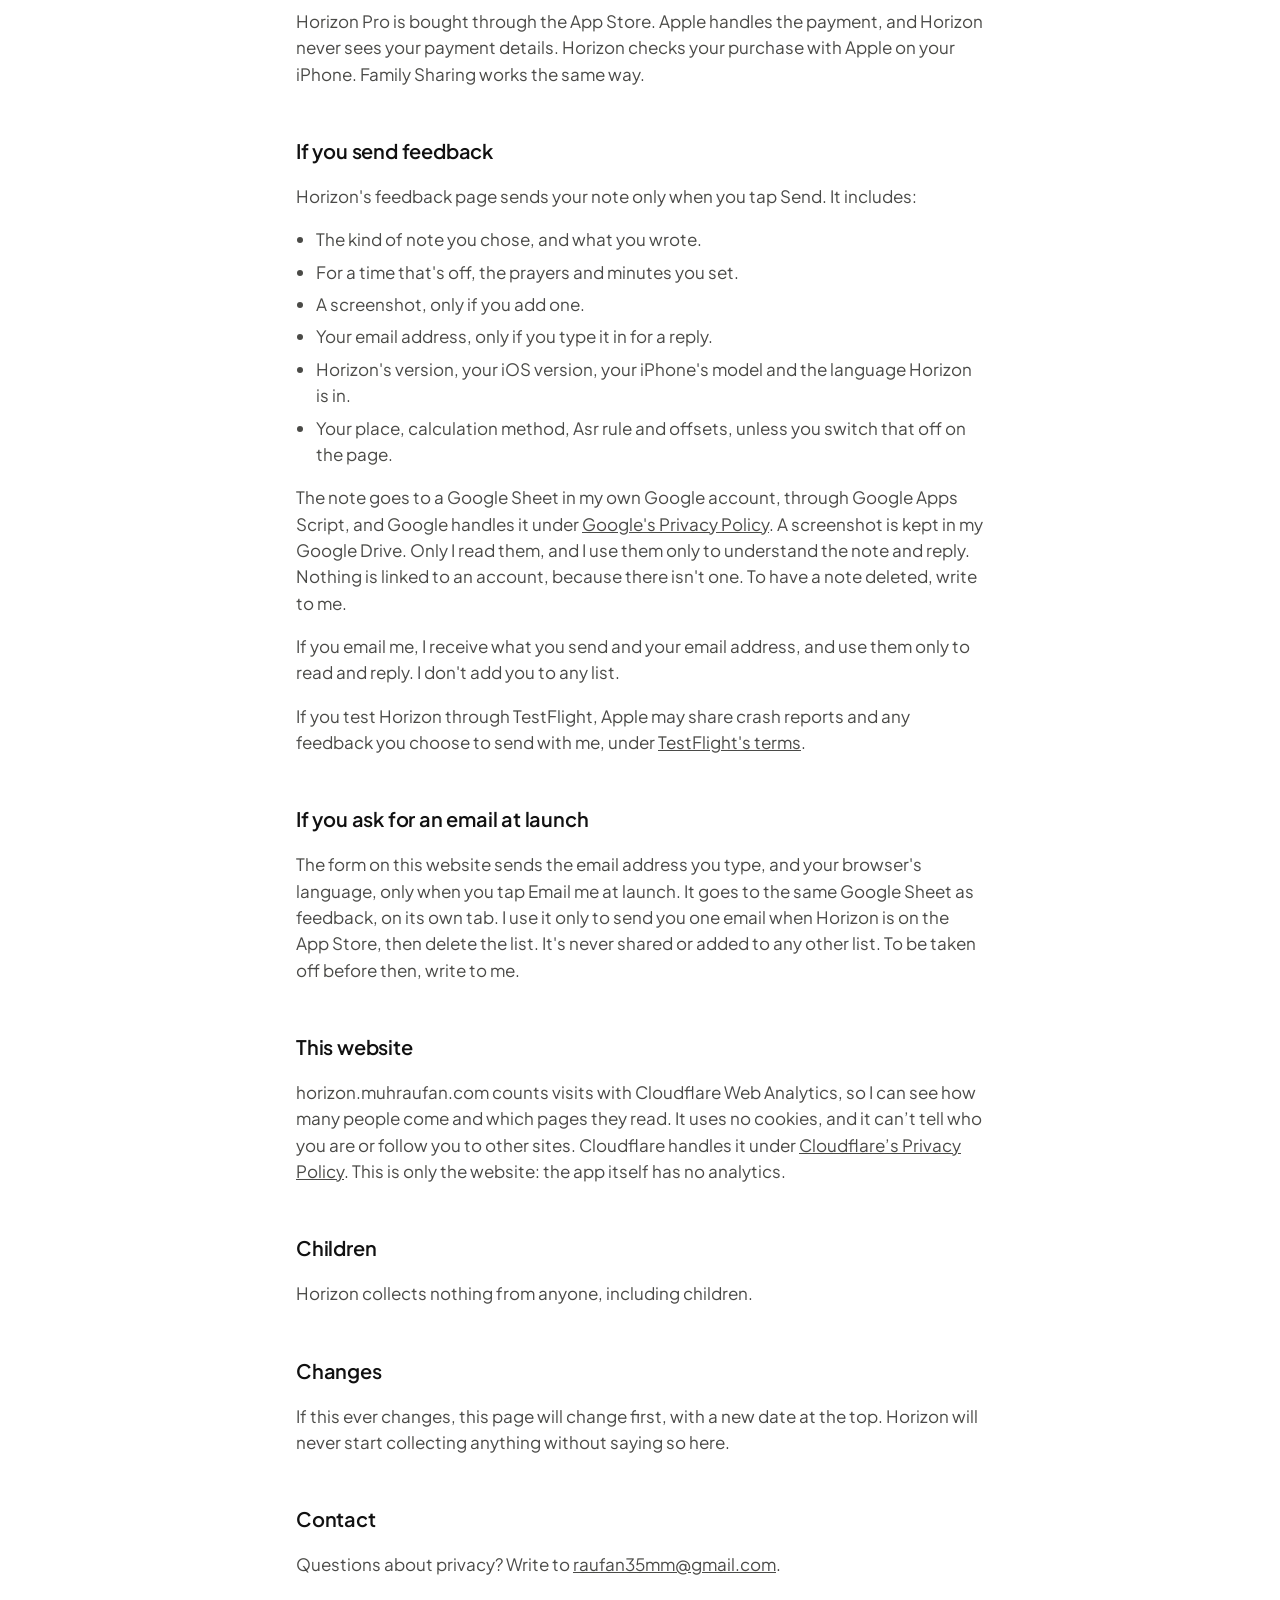
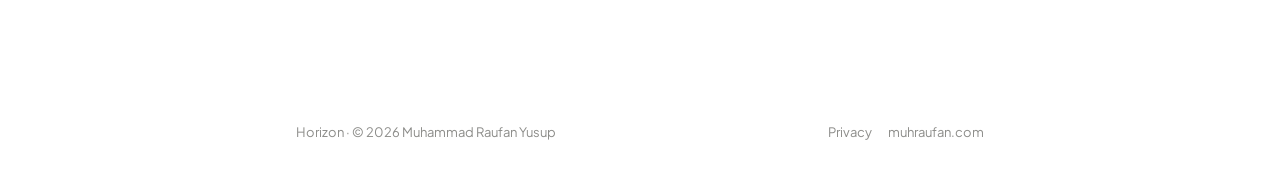
==== commit 18c24b23: "Email me at launch, orange roadmap icons, smooth scrolling" ====
--- a/privacy.html
+++ b/privacy.html
@@ -19,7 +19,7 @@
 
 <main class="column prose">
   <p class="lede"><b>Privacy.</b> Horizon has no account, no ads and no analytics. It doesn't track you, and it doesn't sell or share anything about you. <b>This page says exactly what it does with your information,</b> in plain words.</p>
-  <p class="fine">Updated 7 November 2026. Horizon is made by Muhammad Raufan Yusup, an independent developer in Japan.</p>
+  <p class="fine">Updated 9 November 2026. Horizon is made by Muhammad Raufan Yusup, an independent developer in Japan.</p>
 
   <h2>The short version</h2>
   <ul>
@@ -59,6 +59,9 @@
   <p>If you email me, I receive what you send and your email address, and use them only to read and reply. I don't add you to any list.</p>
   <p>If you test Horizon through TestFlight, Apple may share crash reports and any feedback you choose to send with me, under <a href="https://www.apple.com/legal/internet-services/itunes/testflight/sren/terms.html">TestFlight's terms</a>.</p>
 
+  <h2 id="launch">If you ask for an email at launch</h2>
+  <p>The form on this website sends the email address you type, and your browser's language, only when you tap Email me at launch. It goes to the same Google Sheet as feedback, on its own tab. I use it only to send you one email when Horizon is on the App Store, then delete the list. It's never shared or added to any other list. To be taken off before then, write to me.</p>
+
   <h2>This website</h2>
   <p>horizon.muhraufan.com counts visits with Cloudflare Web Analytics, so I can see how many people come and which pages they read. It uses no cookies, and it can’t tell who you are or follow you to other sites. Cloudflare handles it under <a href="https://www.cloudflare.com/privacypolicy/">Cloudflare’s Privacy Policy</a>. This is only the website: the app itself has no analytics.</p>
 
--- a/style.css
+++ b/style.css
@@ -232,17 +232,17 @@
 .grid-wide > .lede { max-width: calc(var(--column) - 32px); margin: 0 auto 56px; }
 @media (min-width: 720px) { .grid3 { grid-template-columns: repeat(3, 1fr); gap: 44px 40px; } }
 
-/* Coming next: the same eight items, icons and tags as the app's Coming to Horizon page.
-   Eight fill two rows of four, or four rows of two, never leaving a gap. */
+/* Coming next: the same ten items, icons and tags as the app's Coming to Horizon page.
+   Ten fill two rows of five, or five rows of two, never leaving a gap. */
 .roadmap .icon { color: var(--accent); }
 .roadmap .icon svg { fill: currentColor; stroke: none; }
 .roadmap h3 { display: flex; flex-wrap: wrap; align-items: center; gap: 6px 10px; }
 .tag { display: inline-flex; align-items: center; height: 22px; padding: 0 9px; border-radius: 11px; font-size: 12.5px; font-weight: 500; letter-spacing: 0; color: var(--grey); background: rgba(0, 0, 0, 0.06); }
 .tag.soon { color: #c4651a; background: rgba(224, 122, 31, 0.12); }
 @media (min-width: 720px) { .grid3.roadmap { grid-template-columns: repeat(2, 1fr); } }
-/* In four narrow columns some titles would wrap their tag and some wouldn't, so every tag sits under its title. */
+/* In five narrow columns some titles would wrap their tag and some wouldn't, so every tag sits under its title. */
 @media (min-width: 1100px) {
-  .grid3.roadmap { grid-template-columns: repeat(4, 1fr); gap: 44px 32px; }
+  .grid3.roadmap { grid-template-columns: repeat(4, 1fr); gap: 44px 28px; }
   .roadmap h3 { flex-direction: column; align-items: flex-start; }
 }
 
@@ -251,3 +251,21 @@
   .lede { font-size: 38px; }
   .demo { height: 640px; }
 }
+
+/* Email me at launch: a quiet second way in, under the beta button. */
+.launch { margin-top: 40px; padding-top: 28px; border-top: 1px solid var(--line); }
+.launch .field { display: flex; gap: 10px; flex-wrap: wrap; margin-top: 16px; }
+.launch input[type=email] { flex: 1 1 220px; min-width: 0; height: 44px; padding: 0 16px; border-radius: 22px; border: 1px solid var(--line);
+  background: #fff; font: inherit; font-size: 16px; color: var(--ink); outline: none; transition: border-color 0.15s ease, box-shadow 0.15s ease; }
+.launch input[type=email]:focus { border-color: var(--accent); box-shadow: 0 0 0 3px rgba(224, 122, 31, 0.18); }
+.launch button { height: 44px; border-radius: 22px; padding: 0 20px; }
+.launch button:disabled { opacity: 0.6; cursor: default; }
+.launch[data-state=error] .fine { color: #b3261e; }
+.launch[data-state=done] .fine { color: var(--ink); margin-top: 16px; }
+.hidden { position: absolute; width: 1px; height: 1px; overflow: hidden; clip: rect(0 0 0 0); white-space: nowrap; }
+.aside { font-size: 15px; margin: 16px 0 0; }
+.aside a { color: var(--ink); text-decoration: none; font-weight: 500; }
+.aside a span { display: inline-block; transition: transform 0.15s ease; }
+@media (hover: hover) and (pointer: fine) { .aside a:hover span { transform: translateX(2px); } }
+/* In-page links glide to their section; Reduce Motion jumps instead. */
+@media (prefers-reduced-motion: no-preference) { html { scroll-behavior: smooth; } }
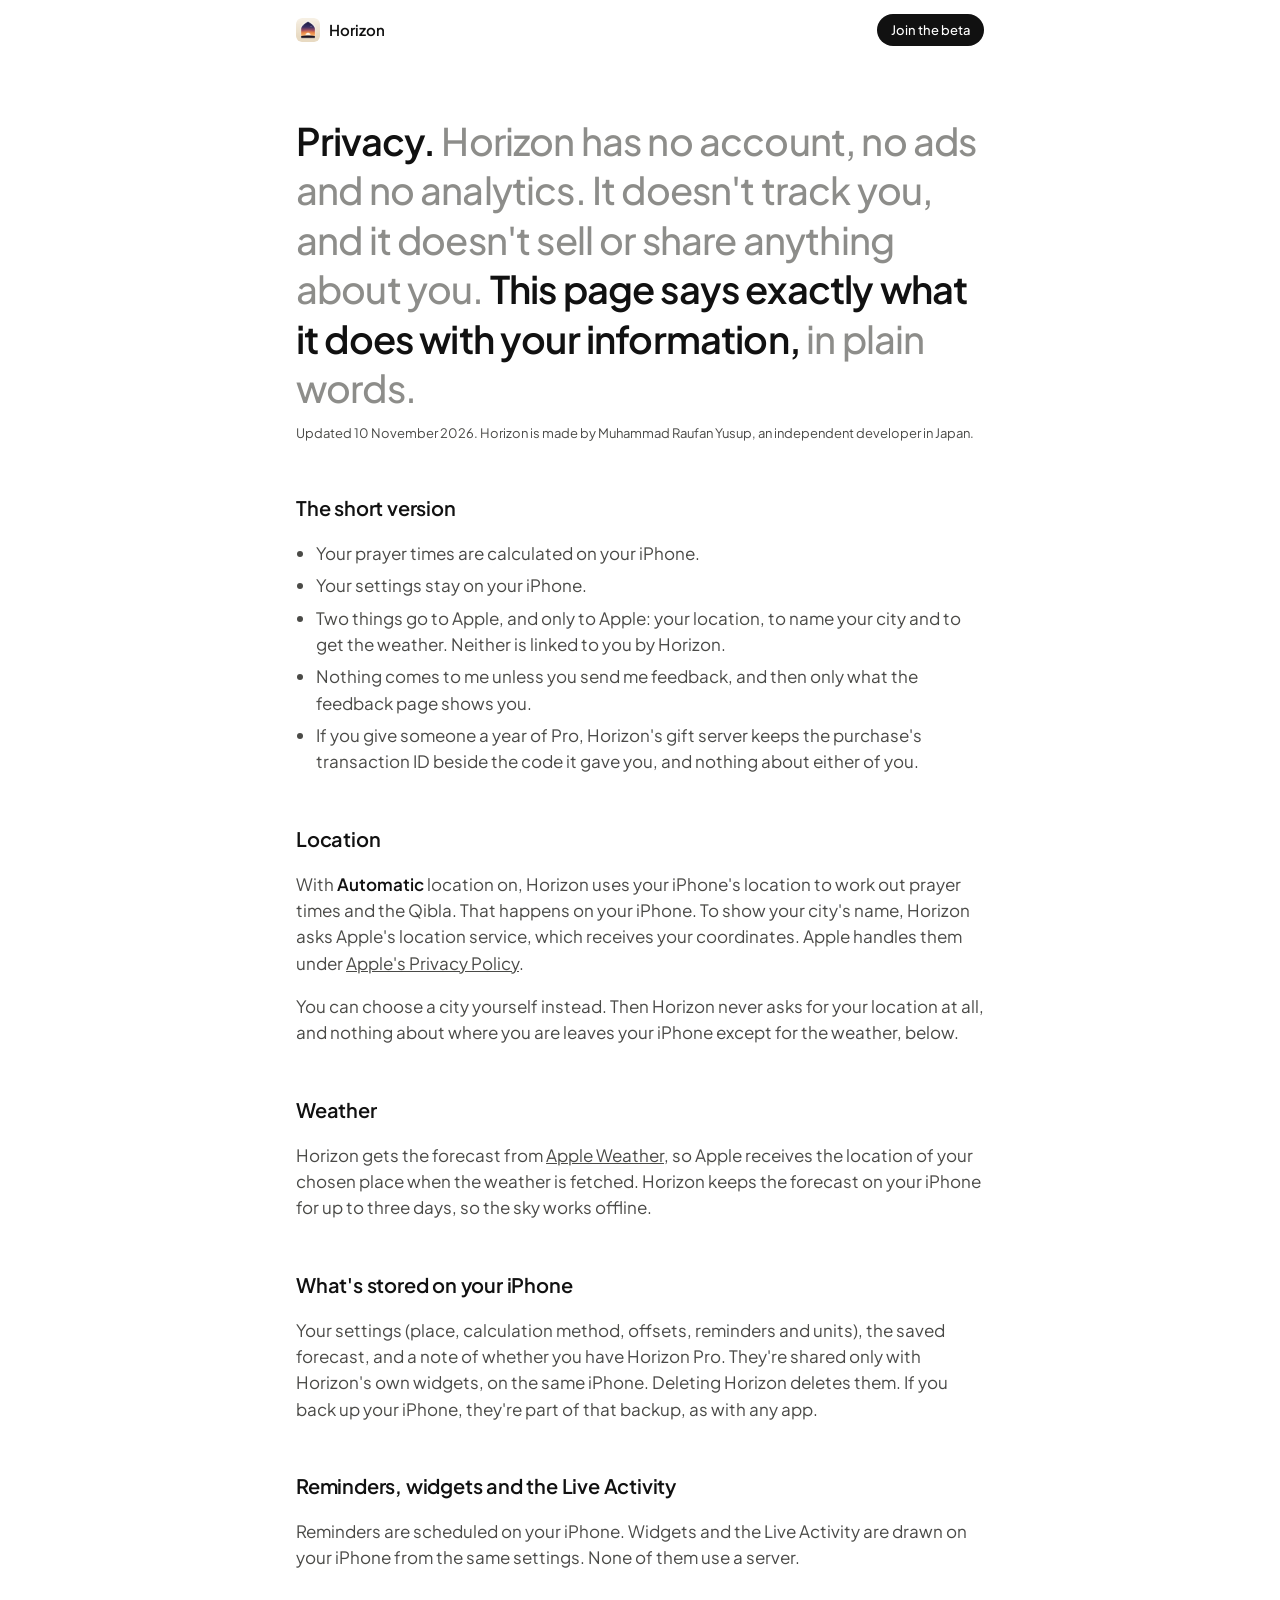
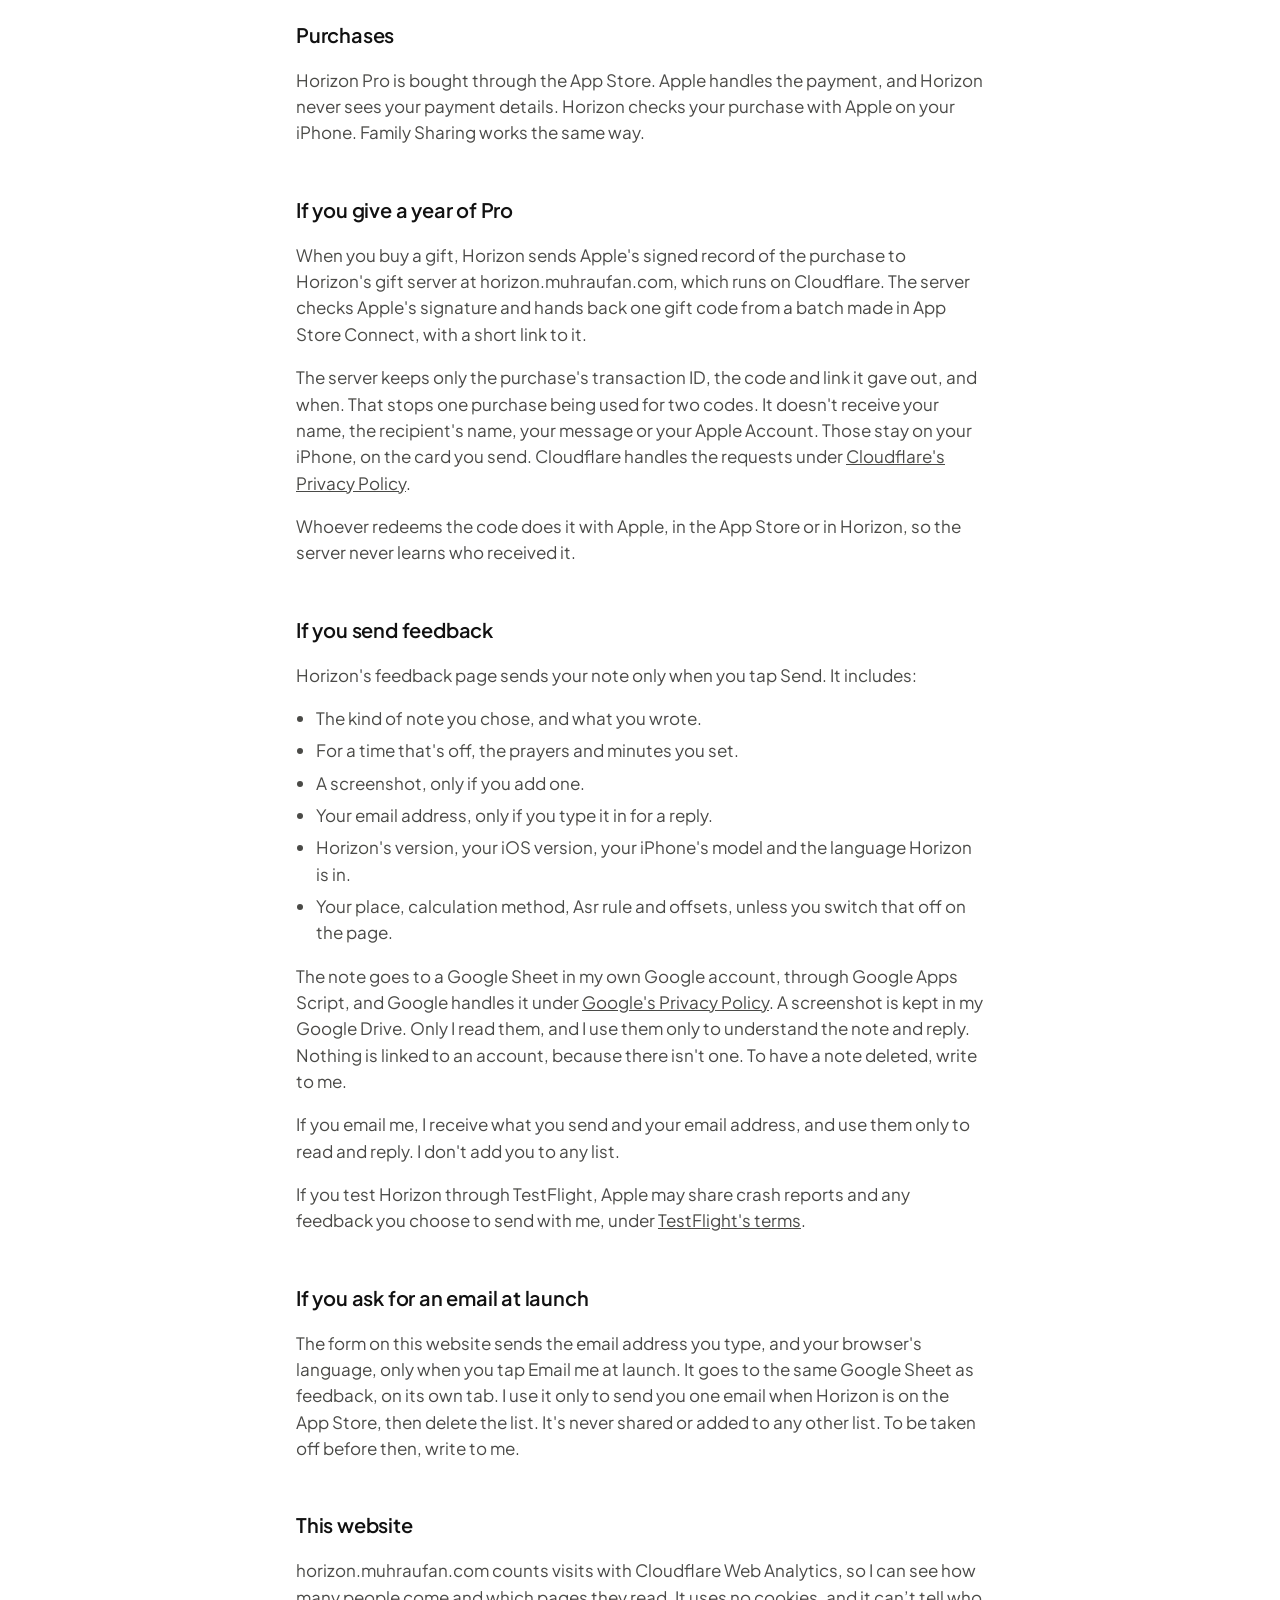
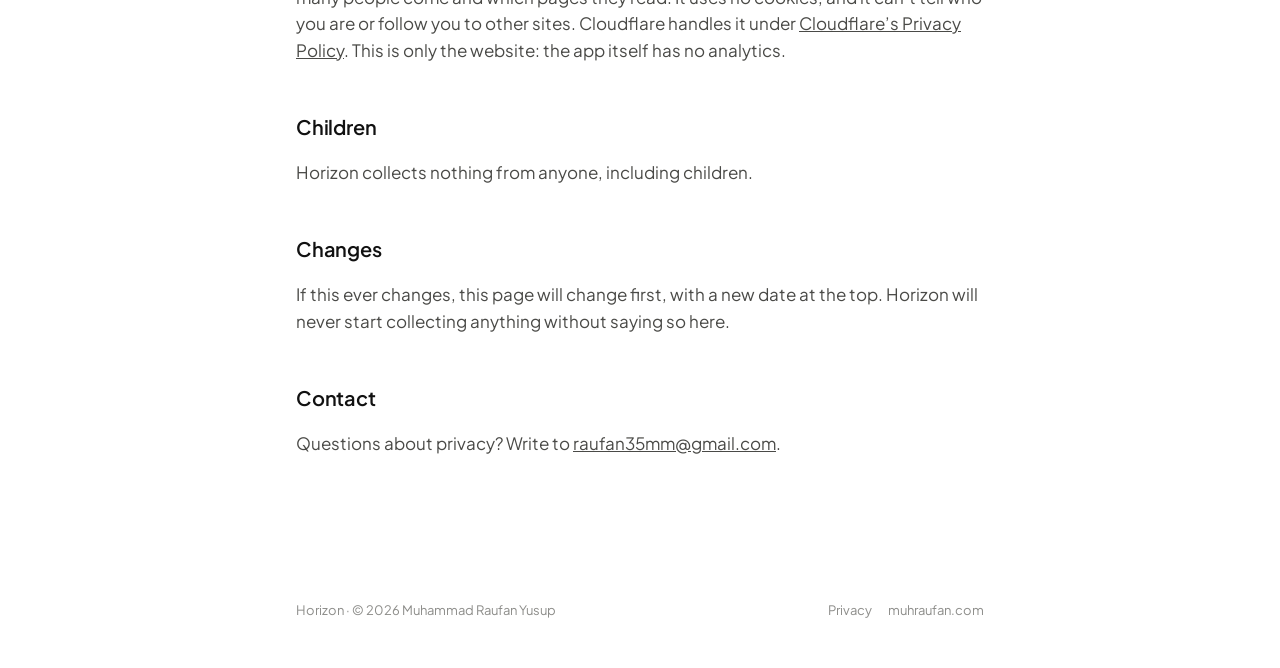
==== commit 1f6346e9: "Privacy: the gift server" ====
--- a/privacy.html
+++ b/privacy.html
@@ -19,7 +19,7 @@
 
 <main class="column prose">
   <p class="lede"><b>Privacy.</b> Horizon has no account, no ads and no analytics. It doesn't track you, and it doesn't sell or share anything about you. <b>This page says exactly what it does with your information,</b> in plain words.</p>
-  <p class="fine">Updated 9 November 2026. Horizon is made by Muhammad Raufan Yusup, an independent developer in Japan.</p>
+  <p class="fine">Updated 10 November 2026. Horizon is made by Muhammad Raufan Yusup, an independent developer in Japan.</p>
 
   <h2>The short version</h2>
   <ul>
@@ -27,6 +27,7 @@
     <li>Your settings stay on your iPhone.</li>
     <li>Two things go to Apple, and only to Apple: your location, to name your city and to get the weather. Neither is linked to you by Horizon.</li>
     <li>Nothing comes to me unless you send me feedback, and then only what the feedback page shows you.</li>
+    <li>If you give someone a year of Pro, Horizon's gift server keeps the purchase's transaction ID beside the code it gave you, and nothing about either of you.</li>
   </ul>
 
   <h2>Location</h2>
@@ -44,6 +45,11 @@
 
   <h2>Purchases</h2>
   <p>Horizon Pro is bought through the App Store. Apple handles the payment, and Horizon never sees your payment details. Horizon checks your purchase with Apple on your iPhone. Family Sharing works the same way.</p>
+
+  <h2 id="gifts">If you give a year of Pro</h2>
+  <p>When you buy a gift, Horizon sends Apple's signed record of the purchase to Horizon's gift server at horizon.muhraufan.com, which runs on Cloudflare. The server checks Apple's signature and hands back one gift code from a batch made in App Store Connect, with a short link to it.</p>
+  <p>The server keeps only the purchase's transaction ID, the code and link it gave out, and when. That stops one purchase being used for two codes. It doesn't receive your name, the recipient's name, your message or your Apple Account. Those stay on your iPhone, on the card you send. Cloudflare handles the requests under <a href="https://www.cloudflare.com/privacypolicy/">Cloudflare's Privacy Policy</a>.</p>
+  <p>Whoever redeems the code does it with Apple, in the App Store or in Horizon, so the server never learns who received it.</p>
 
   <h2>If you send feedback</h2>
   <p>Horizon's feedback page sends your note only when you tap Send. It includes:</p>
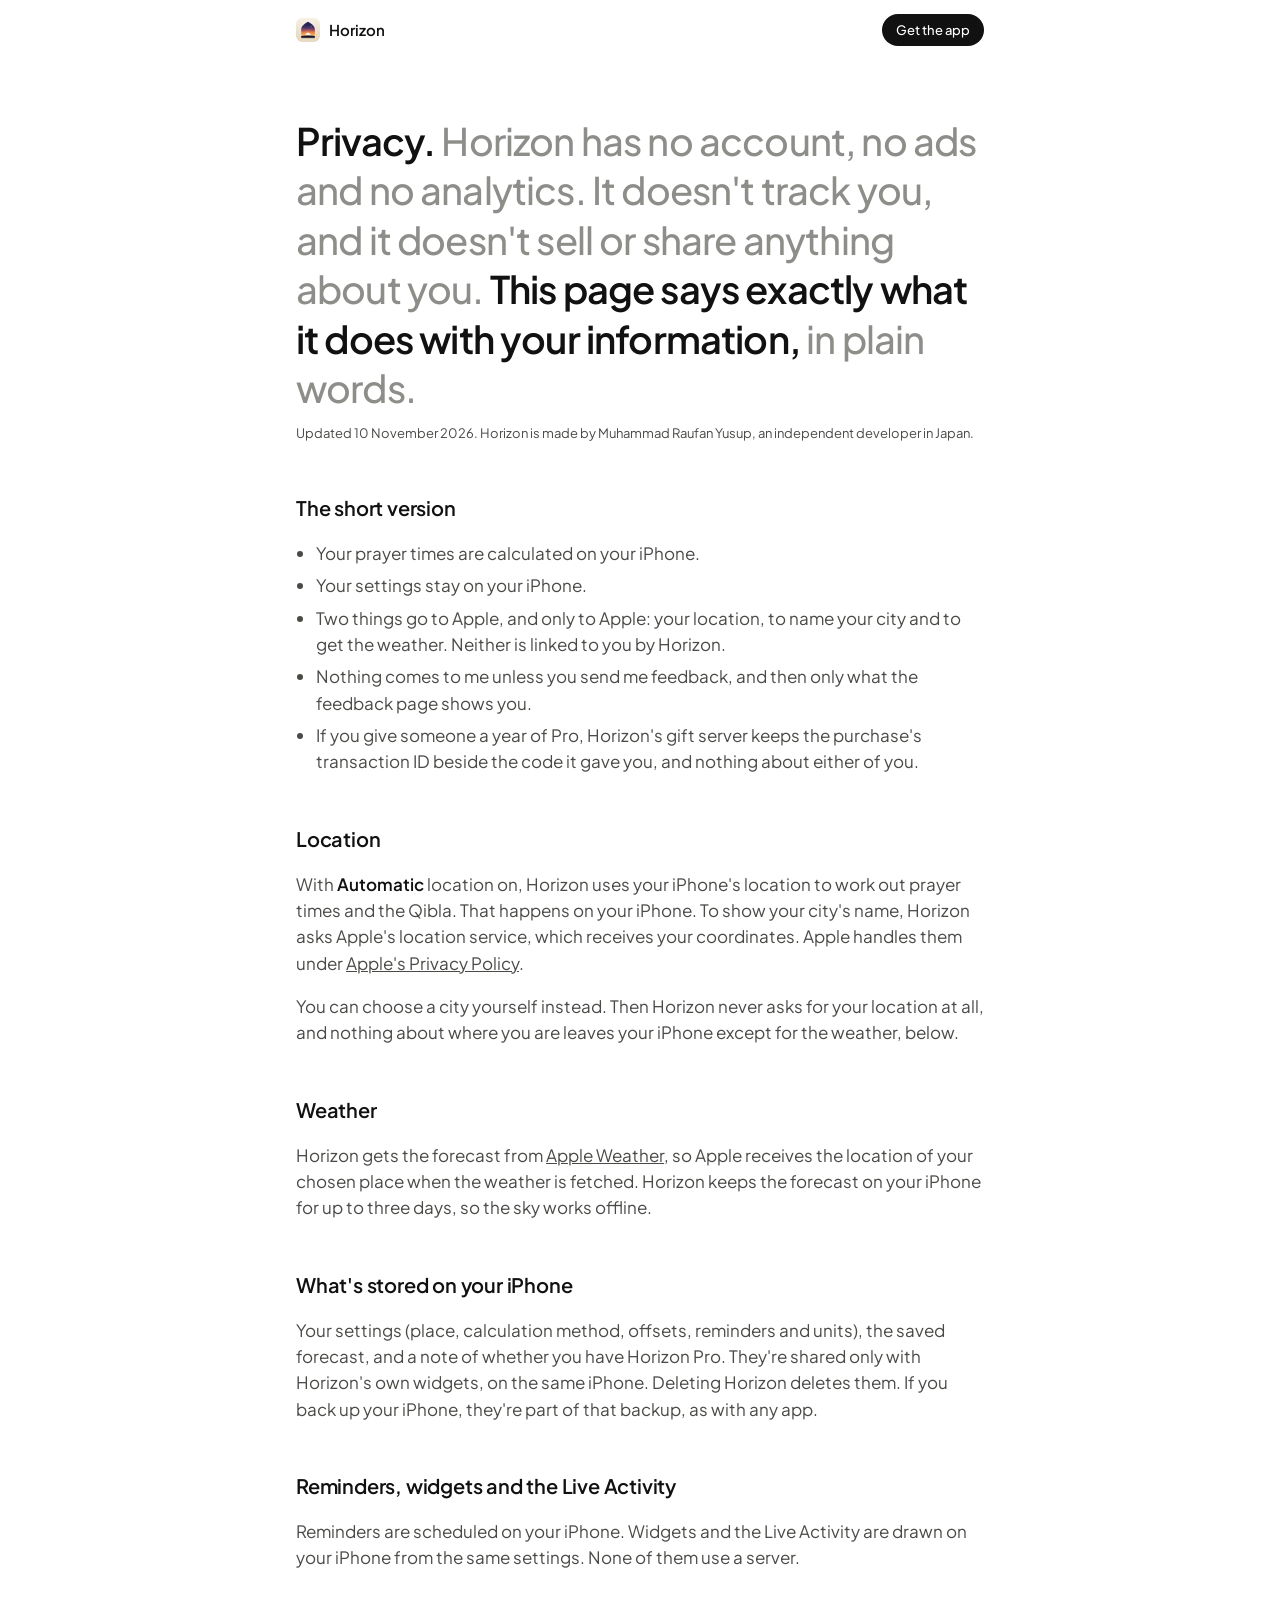
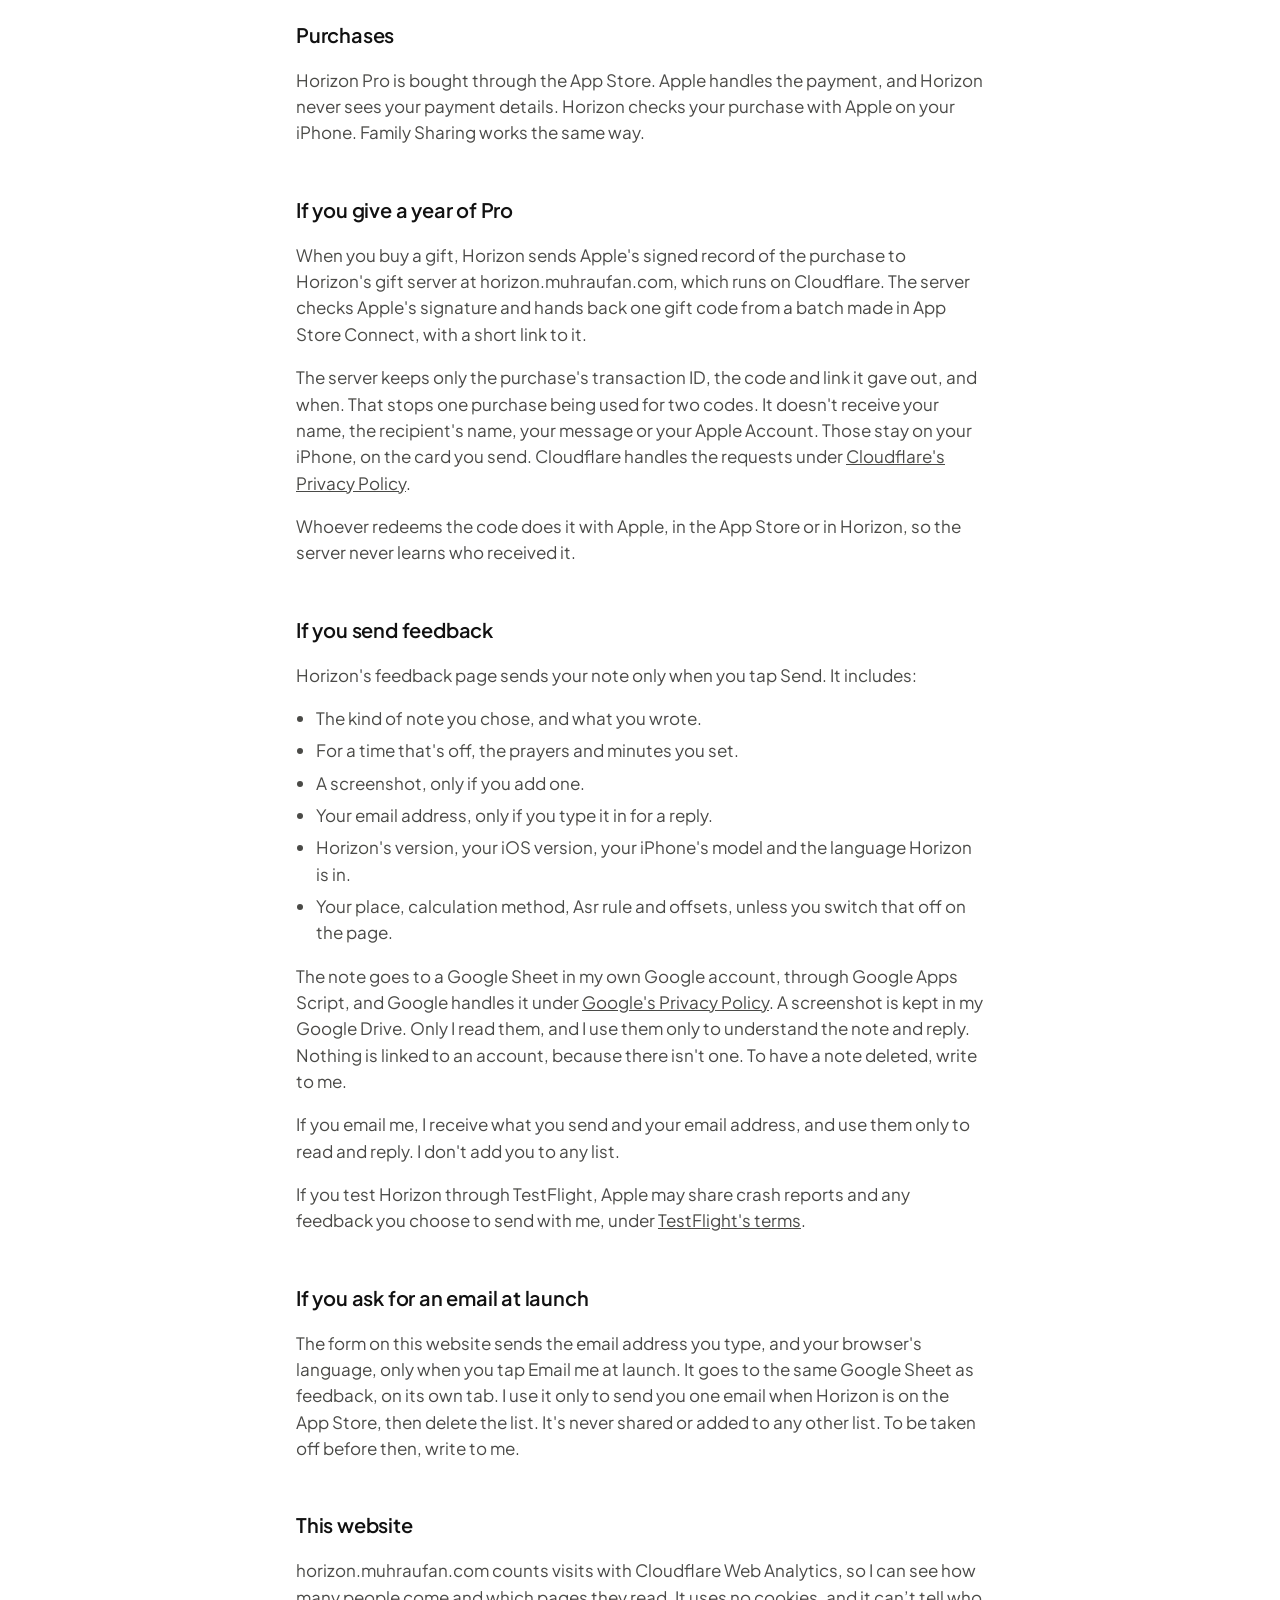
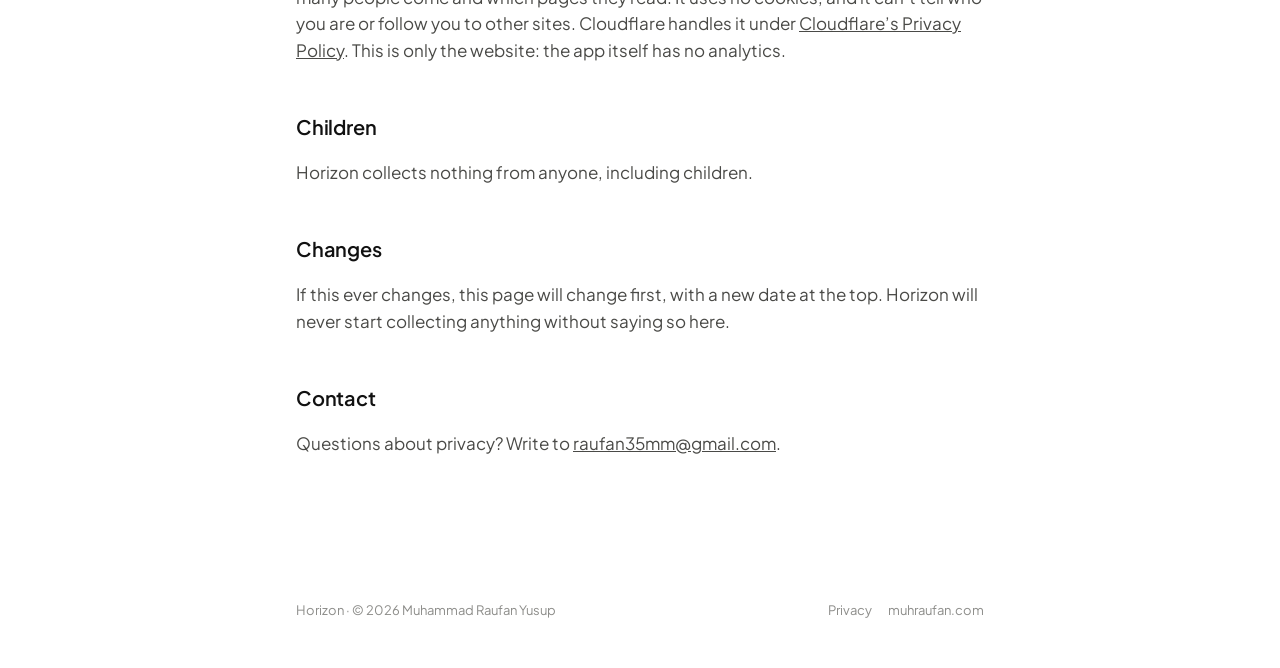
==== commit 1fcbf403: "Horizon is on the App Store: download buttons replace the beta and the launch list" ====
--- a/privacy.html
+++ b/privacy.html
@@ -14,7 +14,7 @@
 <body>
 <header class="bar">
   <a class="brand" href="index.html"><img src="assets/icon.png" alt=""><span>Horizon</span></a>
-  <a class="pill dark small" href="https://testflight.apple.com/join/UGaWKfAn">Join the beta</a>
+  <a class="pill dark small" href="https://apps.apple.com/app/horizon-prayer-times-qibla/id6830726379">Get the app</a>
 </header>
 
 <main class="column prose">
--- a/style.css
+++ b/style.css
@@ -51,7 +51,7 @@
 /* Not open yet: shown, but quiet and not pressable. */
 .pill.off { opacity: 0.38; cursor: default; }
 .pill.small { height: 32px; padding: 0 14px; font-size: 13px; border-radius: 16px; }
-.actions { display: flex; gap: 10px; flex-wrap: wrap; margin-top: 30px; }
+.actions { display: flex; gap: 10px; flex-wrap: wrap; align-items: center; margin-top: 30px; }
 
 /* Column and type */
 .column { max-width: var(--column); margin: 0 auto; padding: 0 16px; }
@@ -252,16 +252,11 @@
   .demo { height: 640px; }
 }
 
-/* Email me at launch: a quiet second way in, under the beta button. */
-.launch { margin-top: 40px; padding-top: 28px; border-top: 1px solid var(--line); }
-.launch .field { display: flex; gap: 10px; flex-wrap: wrap; margin-top: 16px; }
-.launch input[type=email] { flex: 1 1 220px; min-width: 0; height: 44px; padding: 0 16px; border-radius: 22px; border: 1px solid var(--line);
-  background: #fff; font: inherit; font-size: 16px; color: var(--ink); outline: none; transition: border-color 0.15s ease, box-shadow 0.15s ease; }
-.launch input[type=email]:focus { border-color: var(--accent); box-shadow: 0 0 0 3px rgba(224, 122, 31, 0.18); }
-.launch button { height: 44px; border-radius: 22px; padding: 0 20px; }
-.launch button:disabled { opacity: 0.6; cursor: default; }
-.launch[data-state=error] .fine { color: #b3261e; }
-.launch[data-state=done] .fine { color: var(--ink); margin-top: 16px; }
+/* Apple's App Store badge, unaltered, at the pills' 40px. Buttons beside it take its 8px corners. */
+.store { display: inline-flex; border-radius: 8px; transition: transform 0.15s ease; }
+.store img { display: block; height: 40px; width: auto; }
+.store:active { transform: scale(0.97); }
+.actions:has(.store) .pill { border-radius: 8px; }
 .hidden { position: absolute; width: 1px; height: 1px; overflow: hidden; clip: rect(0 0 0 0); white-space: nowrap; }
 .aside { font-size: 15px; margin: 16px 0 0; }
 .aside a { color: var(--ink); text-decoration: none; font-weight: 500; }
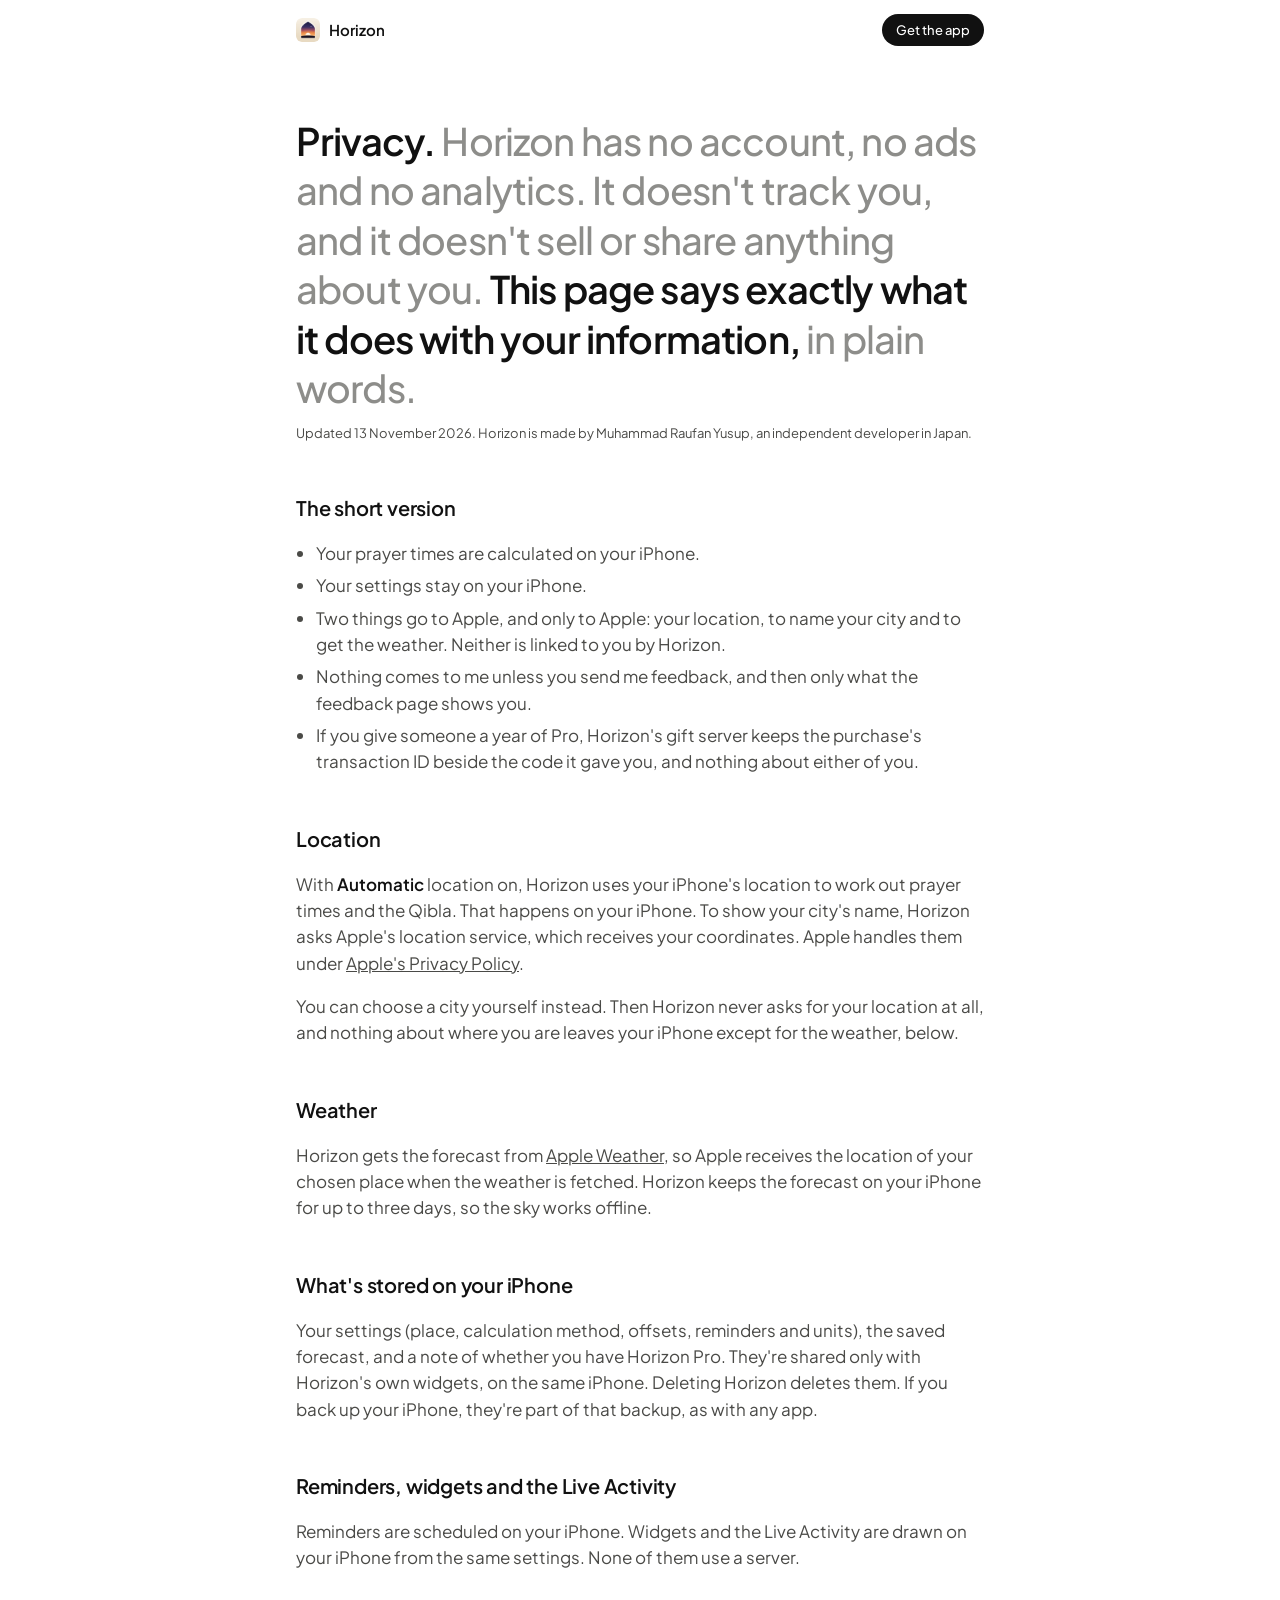
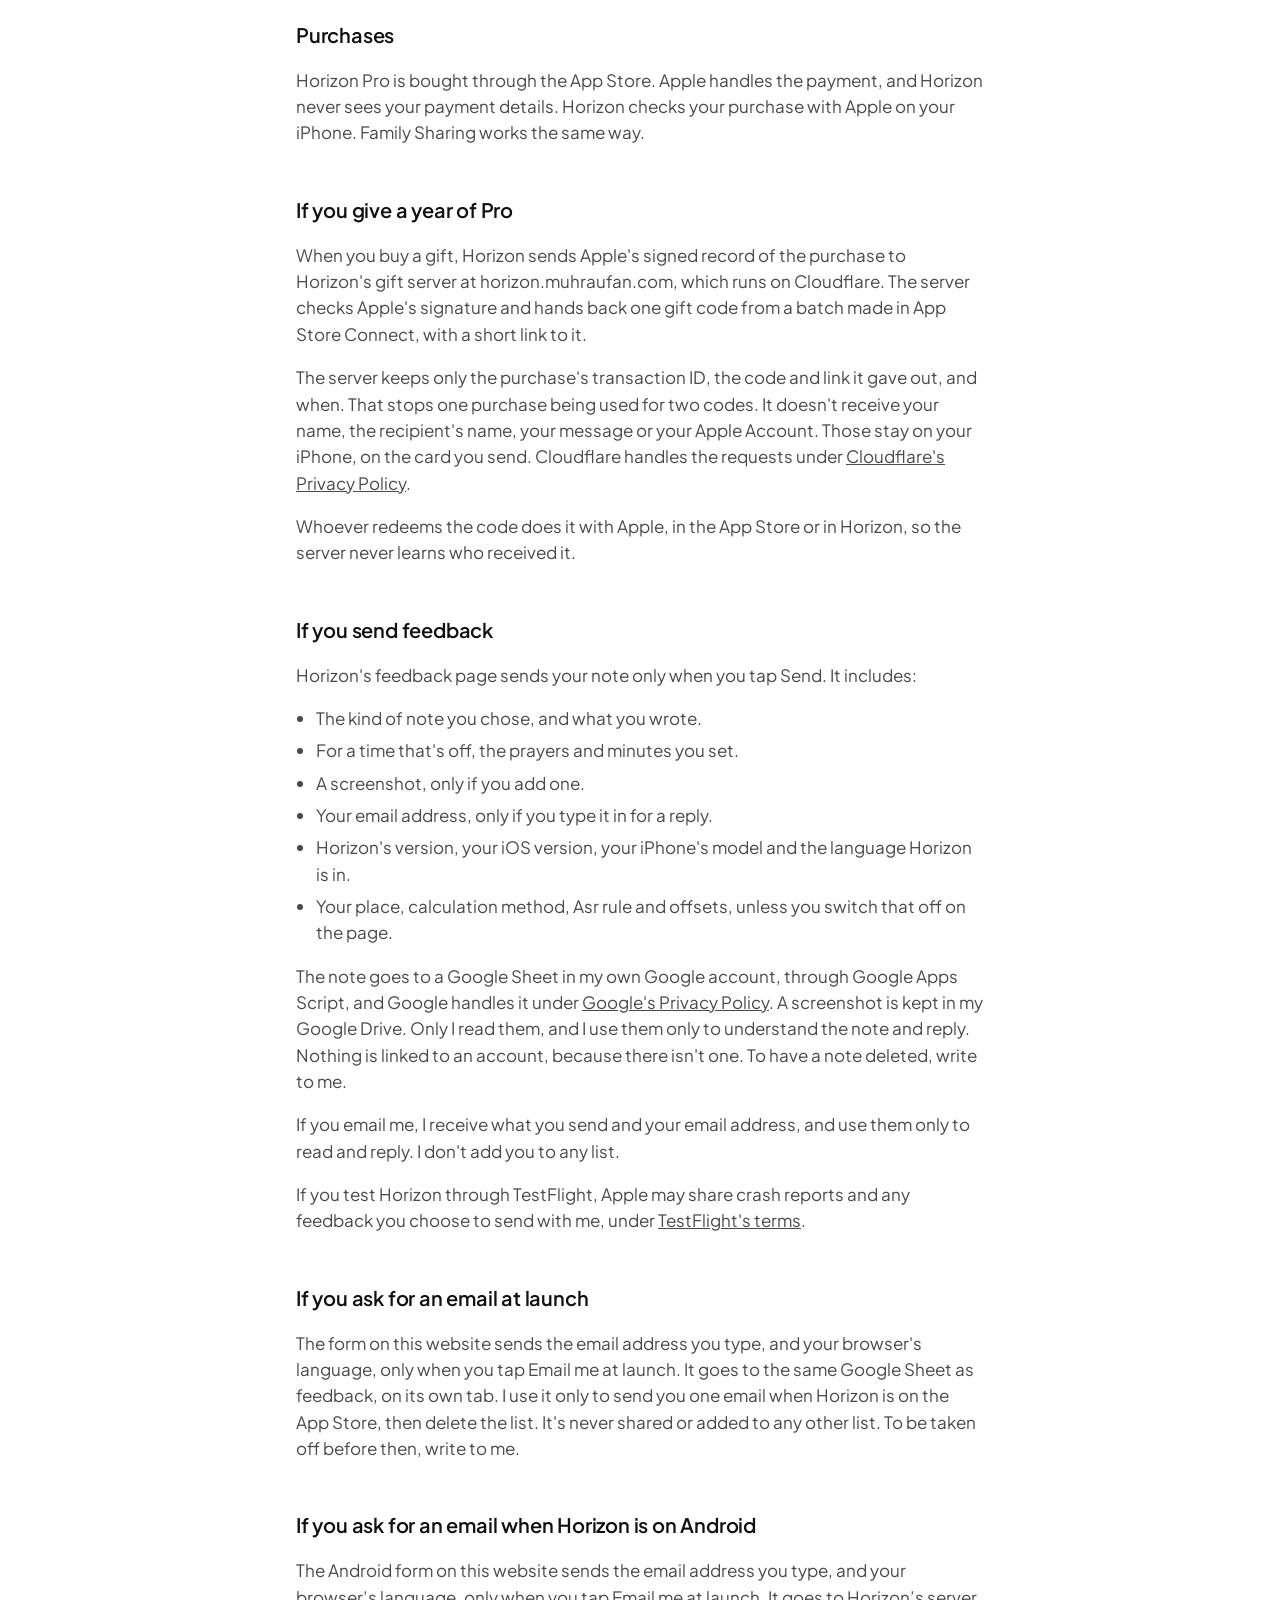
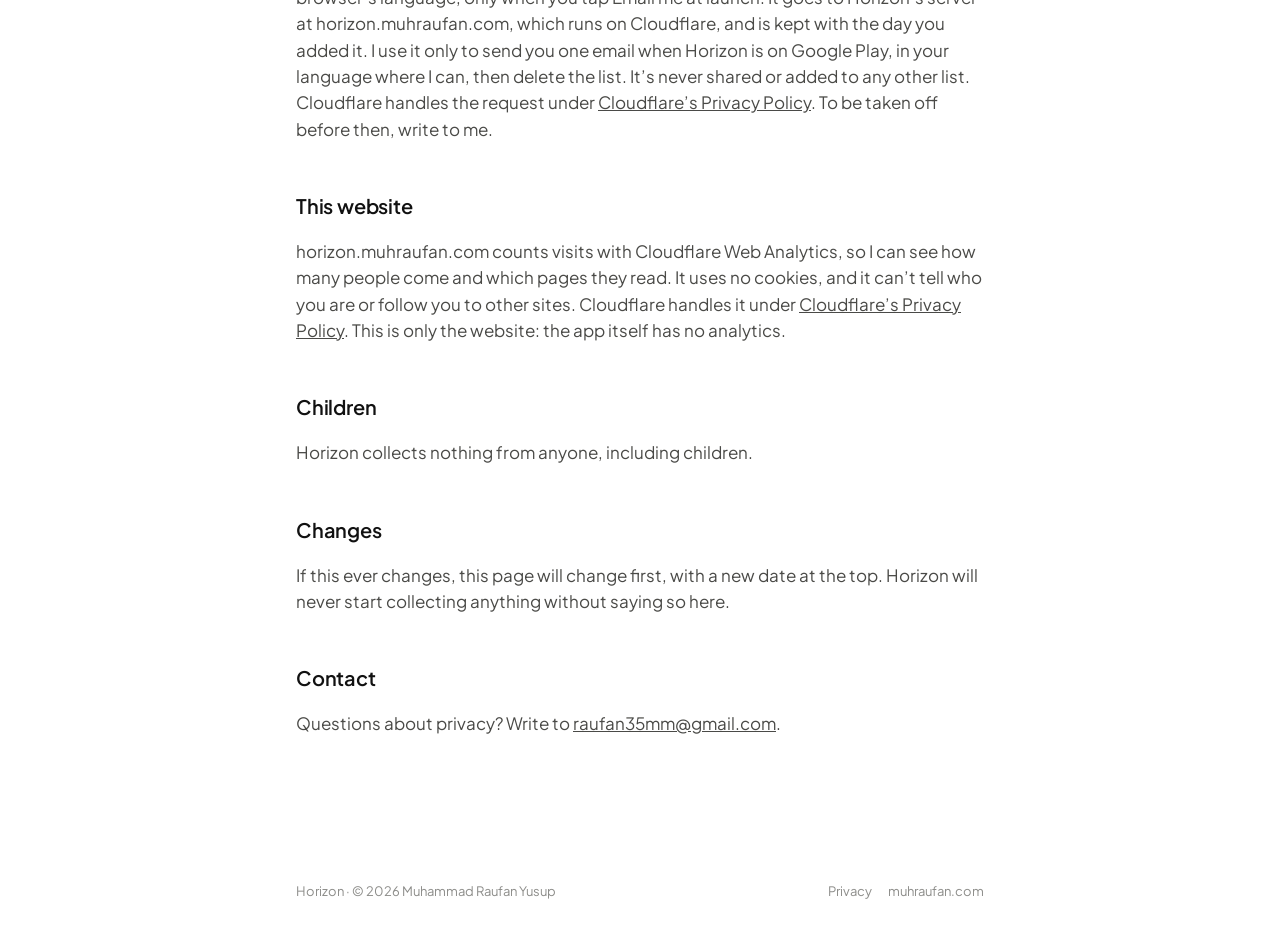
==== commit 8102a44b: "Android waitlist: at the top beside the App Store badge and at the end, in place of the beta link; p" ====
--- a/privacy.html
+++ b/privacy.html
@@ -19,7 +19,7 @@
 
 <main class="column prose">
   <p class="lede"><b>Privacy.</b> Horizon has no account, no ads and no analytics. It doesn't track you, and it doesn't sell or share anything about you. <b>This page says exactly what it does with your information,</b> in plain words.</p>
-  <p class="fine">Updated 10 November 2026. Horizon is made by Muhammad Raufan Yusup, an independent developer in Japan.</p>
+  <p class="fine">Updated 13 November 2026. Horizon is made by Muhammad Raufan Yusup, an independent developer in Japan.</p>
 
   <h2>The short version</h2>
   <ul>
@@ -68,6 +68,9 @@
   <h2 id="launch">If you ask for an email at launch</h2>
   <p>The form on this website sends the email address you type, and your browser's language, only when you tap Email me at launch. It goes to the same Google Sheet as feedback, on its own tab. I use it only to send you one email when Horizon is on the App Store, then delete the list. It's never shared or added to any other list. To be taken off before then, write to me.</p>
 
+  <h2 id="android">If you ask for an email when Horizon is on Android</h2>
+  <p>The Android form on this website sends the email address you type, and your browser&rsquo;s language, only when you tap Email me at launch. It goes to Horizon&rsquo;s server at horizon.muhraufan.com, which runs on Cloudflare, and is kept with the day you added it. I use it only to send you one email when Horizon is on Google Play, in your language where I can, then delete the list. It&rsquo;s never shared or added to any other list. Cloudflare handles the request under <a href="https://www.cloudflare.com/privacypolicy/">Cloudflare&rsquo;s Privacy Policy</a>. To be taken off before then, write to me.</p>
+
   <h2>This website</h2>
   <p>horizon.muhraufan.com counts visits with Cloudflare Web Analytics, so I can see how many people come and which pages they read. It uses no cookies, and it can’t tell who you are or follow you to other sites. Cloudflare handles it under <a href="https://www.cloudflare.com/privacypolicy/">Cloudflare’s Privacy Policy</a>. This is only the website: the app itself has no analytics.</p>
 
--- a/style.css
+++ b/style.css
@@ -232,18 +232,14 @@
 .grid-wide > .lede { max-width: calc(var(--column) - 32px); margin: 0 auto 56px; }
 @media (min-width: 720px) { .grid3 { grid-template-columns: repeat(3, 1fr); gap: 44px 40px; } }
 
-/* Coming next: the same ten items, icons and tags as the app's Coming to Horizon page.
-   Ten fill two rows of five, or five rows of two, never leaving a gap. */
+/* Ready for Ramadan and Coming next: eight items each, in the app's accent. Coming next matches the app's
+   Coming to Horizon page. Eight fill two rows of four, or four rows of two, never leaving a gap. */
 .roadmap .icon { color: var(--accent); }
 .roadmap .icon svg { fill: currentColor; stroke: none; }
-.roadmap h3 { display: flex; flex-wrap: wrap; align-items: center; gap: 6px 10px; }
-.tag { display: inline-flex; align-items: center; height: 22px; padding: 0 9px; border-radius: 11px; font-size: 12.5px; font-weight: 500; letter-spacing: 0; color: var(--grey); background: rgba(0, 0, 0, 0.06); }
-.tag.soon { color: #c4651a; background: rgba(224, 122, 31, 0.12); }
+.roadmap .icon svg.line { fill: none; stroke: currentColor; stroke-width: 1.5; }
 @media (min-width: 720px) { .grid3.roadmap { grid-template-columns: repeat(2, 1fr); } }
-/* In five narrow columns some titles would wrap their tag and some wouldn't, so every tag sits under its title. */
 @media (min-width: 1100px) {
   .grid3.roadmap { grid-template-columns: repeat(4, 1fr); gap: 44px 28px; }
-  .roadmap h3 { flex-direction: column; align-items: flex-start; }
 }
 
 /* Large screens: bigger sentences and a taller sky. */
@@ -264,3 +260,15 @@
 @media (hover: hover) and (pointer: fine) { .aside a:hover span { transform: translateX(2px); } }
 /* In-page links glide to their section; Reduce Motion jumps instead. */
 @media (prefers-reduced-motion: no-preference) { html { scroll-behavior: smooth; } }
+
+/* The Android waitlist: a quiet second way in, under the App Store badge. */
+.launch { margin-top: 40px; padding-top: 28px; border-top: 1px solid var(--line); }
+.launch .field { display: flex; gap: 10px; flex-wrap: wrap; margin-top: 16px; }
+.launch .field[hidden] { display: none; }
+.launch input[type=email] { flex: 1 1 220px; min-width: 0; height: 44px; padding: 0 16px; border-radius: 22px; border: 1px solid var(--line);
+  background: #fff; font: inherit; font-size: 16px; color: var(--ink); outline: none; transition: border-color 0.15s ease, box-shadow 0.15s ease; }
+.launch input[type=email]:focus { border-color: var(--accent); box-shadow: 0 0 0 3px rgba(224, 122, 31, 0.18); }
+.launch button { height: 44px; border-radius: 22px; padding: 0 20px; }
+.launch button:disabled { opacity: 0.6; cursor: default; }
+.launch[data-state=error] .fine { color: #b3261e; }
+.launch[data-state=done] .fine { color: var(--ink); margin-top: 16px; }
